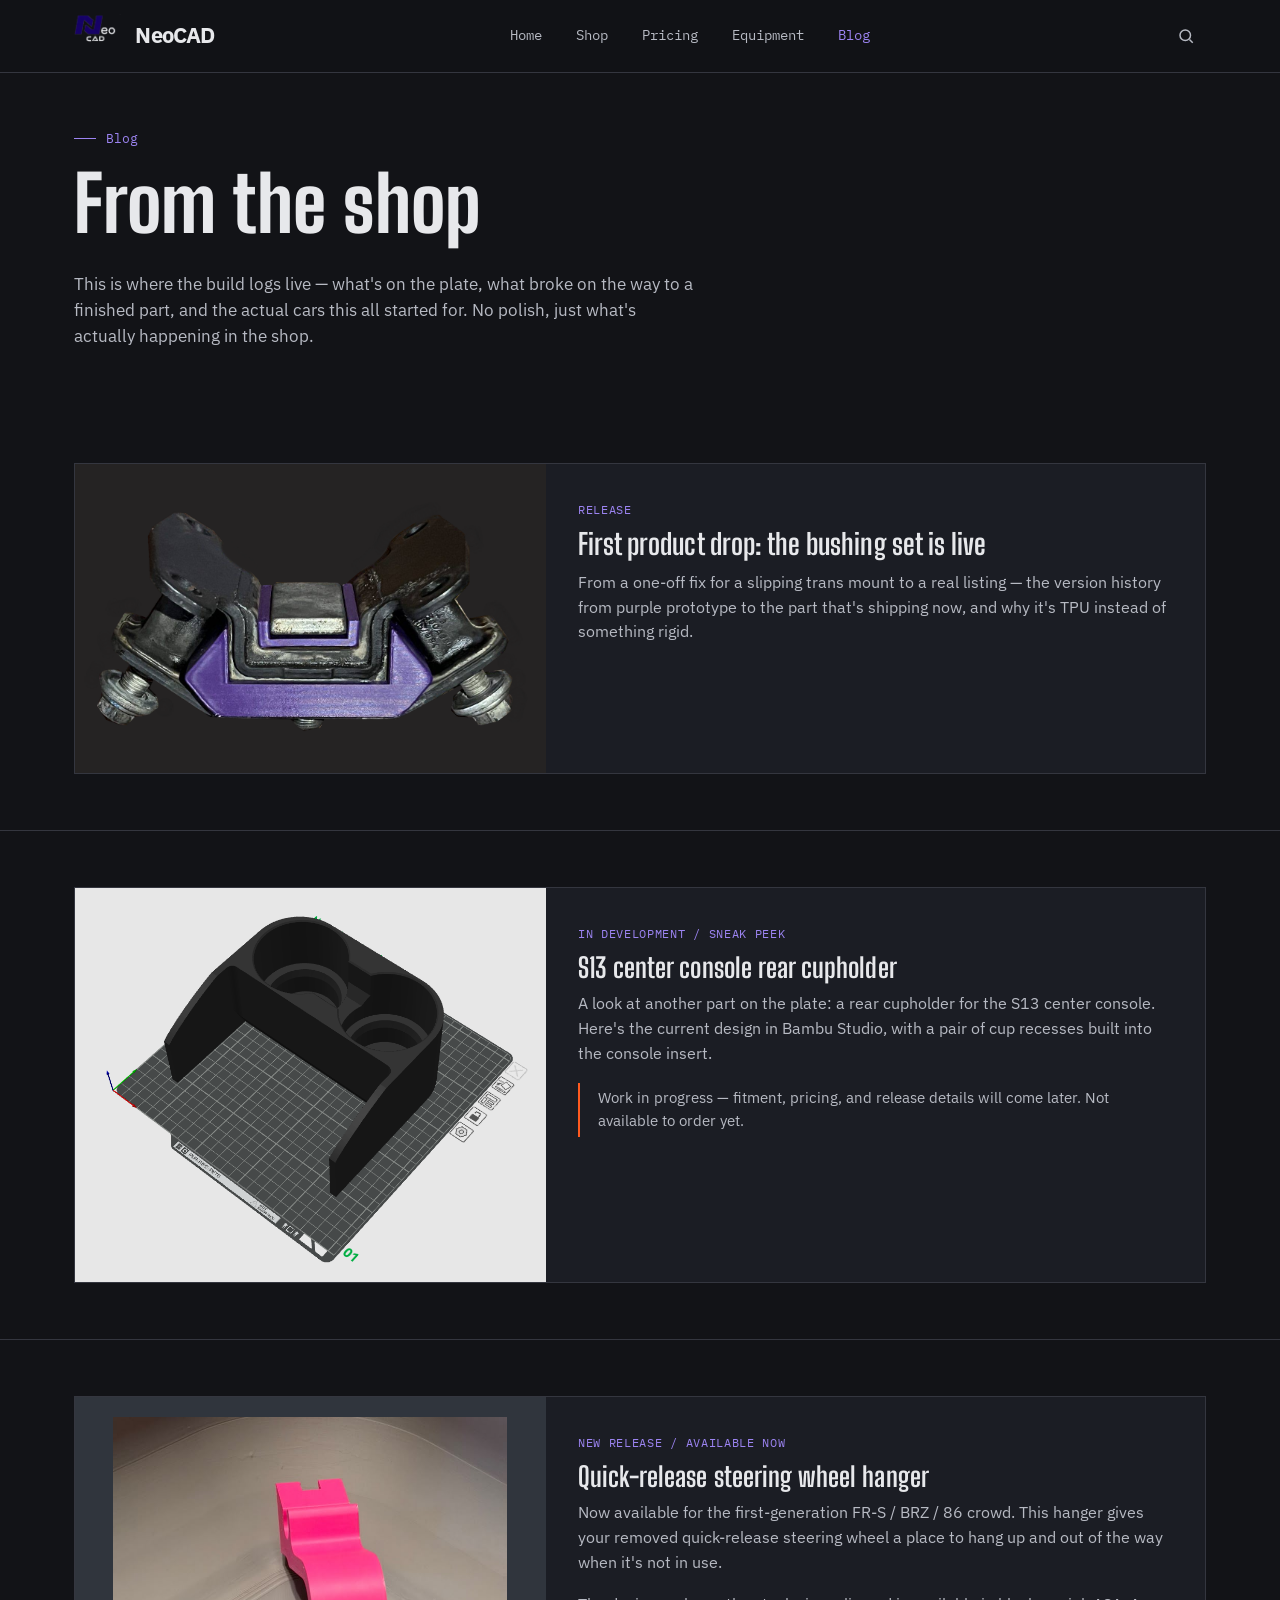
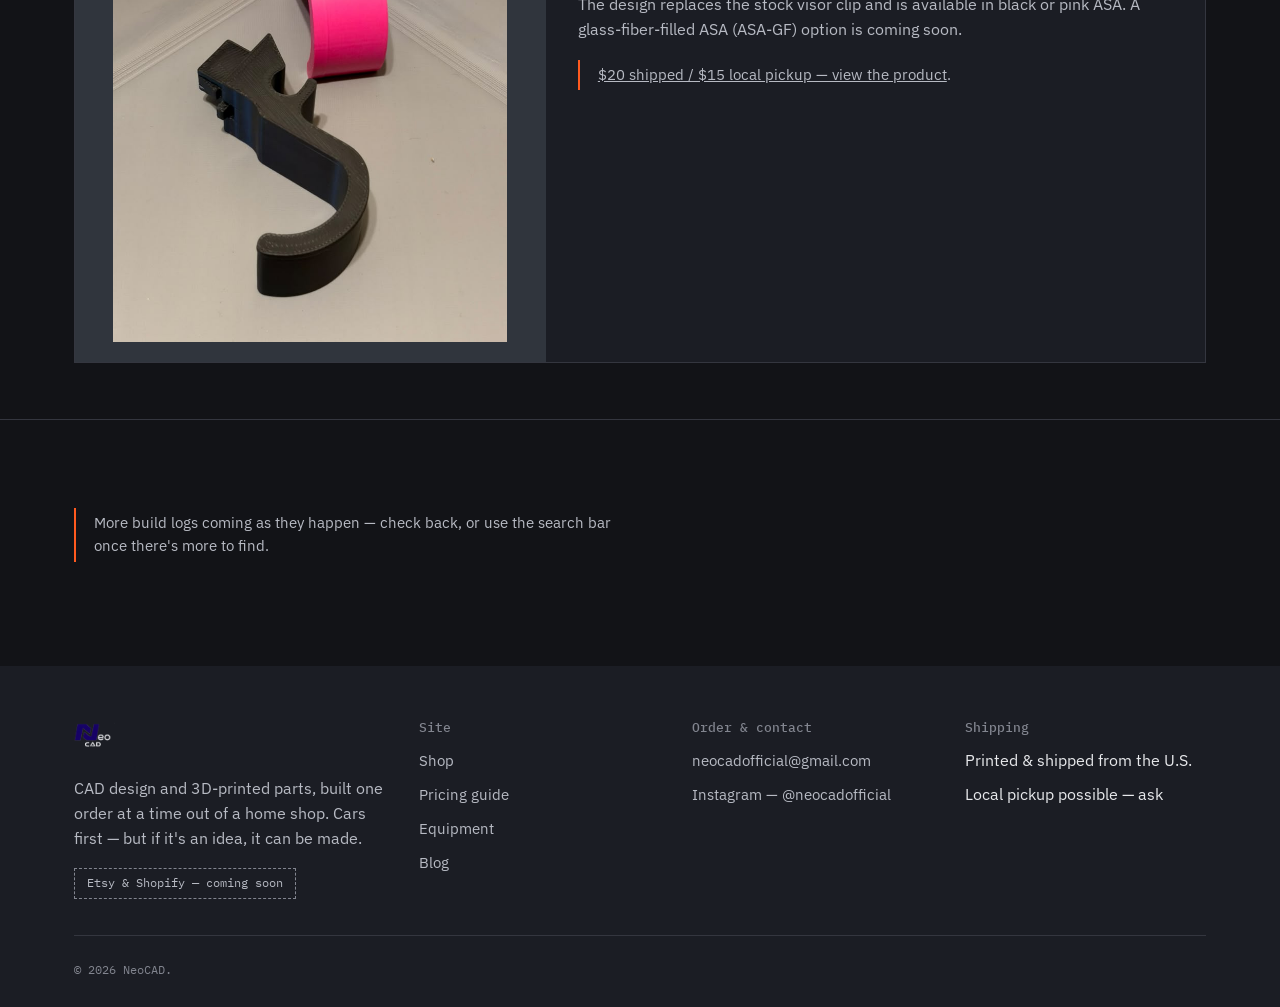
==== blog.html @ b84a24d4 "Add files via upload" ====
<!DOCTYPE html>
<html lang="en">
<head>
<meta charset="UTF-8">
<meta name="viewport" content="width=device-width, initial-scale=1.0">
<title>Blog | NeoCAD</title>
<meta name="description" content="Build logs, finished parts, and car projects from the NeoCAD shop.">
<link rel="icon" type="image/png" href="assets/img/favicon.png">
<link rel="preconnect" href="https://fonts.googleapis.com">
<link rel="preconnect" href="https://fonts.gstatic.com" crossorigin>
<link href="https://fonts.googleapis.com/css2?family=Big+Shoulders+Display:wght@700;800;900&family=IBM+Plex+Mono:wght@400;500;600&family=IBM+Plex+Sans:wght@400;500;600;700&display=swap" rel="stylesheet">
<link rel="stylesheet" href="assets/css/style.css">
</head>
<body>
<a class="skip-link" href="#main">Skip to content</a>

<header class="site-nav">
  <div class="container">
    <a href="index.html" class="nav-logo"><img src="assets/img/logo-nav-dark.png" alt=""><strong class="nav-wordmark">NeoCAD</strong></a>
    <nav>
      <ul class="nav-links">
        <li><a href="index.html">Home</a></li>
        <li><a href="shop.html">Shop</a></li>
        <li><a href="pricing.html">Pricing</a></li>
        <li><a href="equipment.html">Equipment</a></li>
        <li><a href="blog.html" class="is-active">Blog</a></li>
      </ul>
    </nav>
    <div class="nav-right">
      <button class="icon-btn" data-search-open aria-label="Search the site">
        <svg width="18" height="18" viewBox="0 0 24 24" fill="none" stroke="currentColor" stroke-width="2"><circle cx="11" cy="11" r="7"/><line x1="21" y1="21" x2="16.65" y2="16.65"/></svg>
      </button>
      <button class="nav-burger" aria-label="Menu" aria-expanded="false">
        <svg width="18" height="18" viewBox="0 0 24 24" fill="none" stroke="currentColor" stroke-width="2"><line x1="3" y1="6" x2="21" y2="6"/><line x1="3" y1="12" x2="21" y2="12"/><line x1="3" y1="18" x2="21" y2="18"/></svg>
      </button>
    </div>
  </div>
</header>

<main id="main">
  <section class="page-head">
    <div class="container">
      <p class="eyebrow">Blog</p>
      <h1 style="max-width:16ch;">From the shop</h1>
      <!-- EDIT: this is a placeholder bio — swap in your own words, name optional -->
      <p class="lede" style="font-size:1.05rem;">This is where the build logs live — what's on the plate, what broke on the way to a finished part, and the actual cars this all started for. No polish, just what's actually happening in the shop.</p>
    </div>
  </section>

  <section class="section tight">
    <div class="container">
      <a href="blog/first-drop.html" class="card-link">
        <article class="panel blog-preview">
          <img src="assets/img/product-purple-proto.png" alt="Early purple prototype of the transmission mount bushing set" class="blog-preview-image" loading="lazy">
          <div style="padding:32px;">
            <span class="search-result-tag mono">Release</span>
            <h3 style="margin-top:10px;">First product drop: the bushing set is live</h3>
            <p>From a one-off fix for a slipping trans mount to a real listing — the version history from purple prototype to the part that's shipping now, and why it's TPU instead of something rigid.</p>
          </div>
        </article>
      </a>
    </div>
  </section>

  <section class="section tight" id="s13-cupholder">
    <div class="container">
      <article class="panel blog-preview">
        <img src="assets/img/s13_cupholder_slicer.png" alt="S13 center console rear cupholder design preview in Bambu Studio" class="blog-preview-image design-image" loading="lazy">
        <div style="padding:32px;">
          <span class="search-result-tag mono">In development / Sneak peek</span>
          <h2 style="font-size:1.7rem;margin-top:10px;">S13 center console rear cupholder</h2>
          <p>A look at another part on the plate: a rear cupholder for the S13 center console. Here's the current design in Bambu Studio, with a pair of cup recesses built into the console insert.</p>
          <p class="note">Work in progress — fitment, pricing, and release details will come later. Not available to order yet.</p>
        </div>
      </article>
    </div>
  </section>

  <section class="section tight" id="steering-wheel-hanger" style="scroll-margin-top:90px;">
    <div class="container">
      <article class="panel blog-preview">
        <div style="display:flex;align-items:center;justify-content:center;background:#30353d;padding:20px;"><img src="assets/img/visor-wheel-hanger.jpg" alt="Black and pink ASA visor quick-release steering wheel hangers" width="768" height="1024" loading="lazy" style="width:100%;height:auto;max-width:394px;object-fit:contain;margin:auto;"></div>
        <div style="padding:32px;">
          <span class="search-result-tag mono">New release / Available now</span>
          <h2 style="font-size:1.7rem;margin-top:10px;">Quick-release steering wheel hanger</h2>
          <p>Now available for the first-generation FR-S / BRZ / 86 crowd. This hanger gives your removed quick-release steering wheel a place to hang up and out of the way when it's not in use.</p>
          <p>The design replaces the stock visor clip and is available in black or pink ASA. A glass-fiber-filled ASA (ASA-GF) option is coming soon.</p>
          <p class="note"><a href="visor-wheel-hanger.html">$20 shipped / $15 local pickup — view the product</a>.</p>
        </div>
      </article>
    </div>
  </section>

  <section class="section" style="border-bottom:none;">
    <div class="container">
      <p class="note">More build logs coming as they happen — check back, or use the search bar once there's more to find.</p>
    </div>
  </section>
</main>

<footer class="site-footer">
  <div class="container">
    <div class="footer-top">
      <div>
        <img src="assets/img/logo-nav-dark.png" alt="NeoCAD" class="footer-logo">
        <p>CAD design and 3D-printed parts, built one order at a time out of a home shop. Cars first — but if it's an idea, it can be made.</p>
        <span class="badge-soon">Etsy &amp; Shopify — coming soon</span>
      </div>
      <div>
        <h4>Site</h4>
        <ul>
          <li><a href="shop.html">Shop</a></li>
          <li><a href="pricing.html">Pricing guide</a></li>
          <li><a href="equipment.html">Equipment</a></li>
          <li><a href="blog.html">Blog</a></li>
        </ul>
      </div>
      <div>
        <h4>Order &amp; contact</h4>
        <ul>
          <li><a href="mailto:neocadofficial@gmail.com">neocadofficial@gmail.com</a></li>
          <li><a href="https://www.instagram.com/neocadofficial/">Instagram — @neocadofficial</a></li>
        </ul>
      </div>
      <div>
        <h4>Shipping</h4>
        <ul>
          <li>Printed &amp; shipped from the U.S.</li>
          <li>Local pickup possible — ask</li>
        </ul>
      </div>
    </div>
    <div class="footer-bottom">
      <span>&copy; 2026 NeoCAD.</span>
    </div>
  </div>
</footer>

<div class="search-overlay" id="search-overlay">
  <div class="search-panel">
    <div class="search-input-row">
      <svg width="20" height="20" viewBox="0 0 24 24" fill="none" stroke="currentColor" stroke-width="2"><circle cx="11" cy="11" r="7"/><line x1="21" y1="21" x2="16.65" y2="16.65"/></svg>
      <input id="search-input" type="text" placeholder="Search products, pricing, equipment..." autocomplete="off">
      <button class="search-close">Esc</button>
    </div>
    <div class="search-results" id="search-results"></div>
  </div>
</div>

<script src="assets/js/main.js"></script>
</body>
</html>
---- assets/css/style.css ----
/* ============================================================
   NeoCAD — shared styles
   Design tokens: asphalt/steel neutrals, logo indigo, product
   violet, garage-orange accent. Big Shoulders Display for
   headlines (stamped-plate feel), IBM Plex Sans for body,
   IBM Plex Mono for specs/numbers/prices (this is a CAD shop —
   the mono face is doing real work, not decoration).
   ============================================================ */

:root{
  --asphalt:      #121317;
  --asphalt-2:    #1B1D24;
  --asphalt-3:    #24262F;
  --hairline:     #34363F;

  --paper:        #EEF0F2;
  --paper-2:      #E3E5E9;
  --ink:          #121317;
  --ink-soft:     #4A4D57;

  --indigo:       #241E6E;
  --indigo-light: #453BB0;
  --violet:       #7C5CE6;
  --violet-light: #9C84F2;
  --orange:       #FF5A1F;

  --steel-100:    #E7E8EB;
  --steel-300:    #B7BAC3;
  --steel-500:    #82858F;

  --radius-sm:    2px;
  --radius-md:    3px;

  --font-display: "Big Shoulders Display", sans-serif;
  --font-body:    "IBM Plex Sans", sans-serif;
  --font-mono:    "IBM Plex Mono", monospace;

  --container:    1180px;
}

*, *::before, *::after{ box-sizing: border-box; }
html{ scroll-behavior: smooth; }
html:focus-within{ scroll-behavior: smooth; }
@media (prefers-reduced-motion: reduce){
  html{ scroll-behavior: auto; }
  *, *::before, *::after{ animation-duration: 0.001ms !important; animation-iteration-count: 1 !important; transition-duration: 0.001ms !important; }
}

body{
  margin: 0;
  background: var(--asphalt);
  color: var(--steel-100);
  font-family: var(--font-body);
  font-size: 16px;
  line-height: 1.55;
  -webkit-font-smoothing: antialiased;
}

img{ max-width: 100%; display: block; }
a{ color: inherit; }

h1,h2,h3,h4{
  font-family: var(--font-display);
  font-weight: 700;
  line-height: 0.95;
  margin: 0 0 0.4em;
  letter-spacing: 0.002em;
}
h1{ font-size: clamp(2.8rem, 6vw, 5.4rem); font-weight: 800; }
h2{ font-size: clamp(2rem, 4vw, 3rem); }
h3{ font-size: clamp(1.35rem, 2.4vw, 1.8rem); }

p{ margin: 0 0 1.1em; color: var(--steel-300); max-width: 62ch; }
.on-light p{ color: var(--ink-soft); }

.mono{ font-family: var(--font-mono); }

:focus-visible{
  outline: 2px solid var(--violet-light);
  outline-offset: 3px;
}

.container{
  max-width: var(--container);
  margin: 0 auto;
  padding: 0 24px;
}

.section{
  padding: 88px 0;
  border-bottom: 1px solid var(--hairline);
}
.section.tight{ padding: 56px 0; }
.section.on-light{
  background: var(--paper);
  color: var(--ink);
  border-bottom-color: var(--paper-2);
}
.section.on-light .eyebrow{ color: var(--indigo); }

.eyebrow{
  font-family: var(--font-mono);
  font-size: 0.8rem;
  color: var(--violet-light);
  margin: 0 0 14px;
  display: flex;
  align-items: center;
  gap: 10px;
}
.eyebrow::before{
  content: "";
  width: 22px; height: 1px;
  background: currentColor;
  display: inline-block;
}

/* ---------- buttons ---------- */
.btn{
  display: inline-flex;
  align-items: center;
  gap: 10px;
  font-family: var(--font-mono);
  font-size: 0.92rem;
  padding: 13px 22px;
  border-radius: var(--radius-sm);
  border: 1px solid transparent;
  cursor: pointer;
  text-decoration: none;
  transition: background-color 160ms ease, border-color 160ms ease, color 160ms ease, transform 160ms ease;
}
.btn-primary{
  background: var(--violet);
  color: #fff;
}
.btn-primary:hover{ background: var(--violet-light); transform: translateY(-1px); }
.btn-outline{
  border-color: var(--hairline);
  color: var(--steel-100);
  background: transparent;
}
.btn-outline:hover{ border-color: var(--violet-light); color: var(--violet-light); }
.on-light .btn-outline{ border-color: var(--paper-2); color: var(--ink); }
.on-light .btn-outline:hover{ border-color: var(--indigo); color: var(--indigo); }
.btn-orange{ background: var(--orange); color: #fff; }
.btn-orange:hover{ background: #ff7440; }

/* ---------- nav ---------- */
.site-nav{
  position: sticky; top: 0; z-index: 60;
  background: rgba(18,19,23,0.92);
  backdrop-filter: blur(8px);
  border-bottom: 1px solid var(--hairline);
}
.site-nav .container{
  display: flex; align-items: center; justify-content: space-between;
  height: 72px;
}
.nav-logo{ display: flex; align-items: center; gap: 12px; text-decoration: none; }
.nav-logo img{ height: 46px; width: auto; }
.nav-links{
  display: flex; align-items: center; gap: 6px;
  list-style: none; margin: 0; padding: 0;
}
.nav-links a{
  display: block;
  font-family: var(--font-mono);
  font-size: 0.86rem;
  text-decoration: none;
  color: var(--steel-300);
  padding: 9px 14px;
  border-radius: var(--radius-sm);
  transition: color 150ms ease, background 150ms ease;
}
.nav-links a:hover{ color: #fff; background: var(--asphalt-3); }
.nav-links a.is-active{ color: var(--violet-light); }
.nav-right{ display: flex; align-items: center; gap: 6px; }
.icon-btn{
  width: 40px; height: 40px;
  display: inline-flex; align-items: center; justify-content: center;
  background: transparent; border: 1px solid transparent; border-radius: var(--radius-sm);
  color: var(--steel-300); cursor: pointer;
}
.icon-btn:hover{ color: #fff; border-color: var(--hairline); }
.nav-burger{ display: none; }

@media (max-width: 860px){
  .nav-links{
    position: fixed; top: 72px; left: 0; right: 0; bottom: 0;
    background: var(--asphalt);
    flex-direction: column; align-items: stretch;
    padding: 18px; gap: 2px;
    transform: translateX(-100%);
    transition: transform 220ms ease;
  }
  .nav-links.is-open{ transform: translateX(0); }
  .nav-links a{ padding: 14px 10px; font-size: 1rem; border-bottom: 1px solid var(--hairline); border-radius: 0; }
  .nav-burger{
    display: inline-flex; align-items: center; justify-content: center;
    width: 40px; height: 40px; background: transparent; border: 1px solid var(--hairline);
    color: var(--steel-100); border-radius: var(--radius-sm); cursor: pointer;
  }
}

/* ---------- search overlay ---------- */
.search-overlay{
  position: fixed; inset: 0; z-index: 100;
  background: rgba(10,10,13,0.88);
  backdrop-filter: blur(4px);
  display: none;
  padding: 12vh 20px 20px;
}
.search-overlay.is-open{ display: block; }
.search-panel{
  max-width: 640px; margin: 0 auto;
}
.search-input-row{
  display: flex; align-items: center; gap: 12px;
  border-bottom: 2px solid var(--violet);
  padding-bottom: 14px;
}
.search-input-row svg{ flex: none; color: var(--violet-light); }
#search-input{
  flex: 1; background: transparent; border: none; outline: none;
  font-family: var(--font-display); font-size: 1.7rem; color: #fff;
}
#search-input::placeholder{ color: var(--steel-500); }
.search-close{ background: none; border: none; color: var(--steel-300); cursor: pointer; font-family: var(--font-mono); font-size: 0.85rem; }
.search-results{ margin-top: 22px; display: flex; flex-direction: column; gap: 2px; max-height: 55vh; overflow-y: auto; }
.search-results a{
  display: block; text-decoration: none; padding: 14px 6px; border-bottom: 1px solid var(--hairline);
}
.search-results a:hover, .search-results a.is-selected{ background: var(--asphalt-2); }
.search-result-title{ font-weight: 600; color: #fff; margin-bottom: 3px; }
.search-result-tag{ font-family: var(--font-mono); font-size: 0.72rem; color: var(--violet-light); text-transform: uppercase; letter-spacing: 0.06em; }
.search-result-snippet{ font-size: 0.88rem; color: var(--steel-300); margin-top: 3px; }
.search-empty{ color: var(--steel-500); font-family: var(--font-mono); font-size: 0.9rem; padding: 20px 6px; }

/* ---------- hero ---------- */
.hero{
  padding: 64px 0 0;
  overflow: hidden;
}
.hero-grid{
  display: grid;
  grid-template-columns: 1.1fr 0.9fr;
  align-items: center;
  gap: 40px;
}
.hero-copy p.lede{ font-size: 1.15rem; color: var(--steel-300); max-width: 46ch; }
.hero-actions{ display: flex; gap: 14px; margin-top: 30px; flex-wrap: wrap; }
.hero-media{
  position: relative;
  clip-path: polygon(10% 0, 100% 0, 100% 100%, 0% 100%);
  aspect-ratio: 4 / 5;
  background: var(--asphalt-2);
}
.hero-media img{ width: 100%; height: 100%; object-fit: cover; }
.hero-tag{
  position: absolute; left: 0; bottom: 22px;
  background: var(--orange); color: #fff;
  font-family: var(--font-mono); font-size: 0.78rem;
  padding: 7px 16px 7px 14px;
}

@media (max-width: 900px){
  .hero-grid{ grid-template-columns: 1fr; }
  .hero-media{ clip-path: none; aspect-ratio: 16/10; order: -1; }
}

/* ---------- cards / grids ---------- */
.grid-3{ display: grid; grid-template-columns: repeat(3, 1fr); gap: 28px; }
.grid-2{ display: grid; grid-template-columns: repeat(2, 1fr); gap: 28px; }
@media (max-width: 860px){
  .grid-3{ grid-template-columns: 1fr; }
  .grid-2{ grid-template-columns: 1fr; }
}

.panel{
  border: 1px solid var(--hairline);
  padding: 28px;
  background: var(--asphalt-2);
}
.on-light .panel{ background: #fff; border-color: var(--paper-2); }

.feature-card .index{
  font-family: var(--font-mono); color: var(--violet-light); font-size: 0.85rem; margin-bottom: 14px; display: block;
}

.card-link{ text-decoration: none; display: block; color: inherit; }
.card-link .panel{ transition: border-color 160ms ease; }
.card-link:hover .panel{ border-color: var(--violet); }

/* ---------- rate-sheet style tables ---------- */
.rate-table{
  width: 100%; border-collapse: collapse;
  font-family: var(--font-mono); font-size: 0.92rem;
}
.rate-table caption{ text-align: left; font-family: var(--font-body); color: var(--steel-500); font-size: 0.85rem; margin-bottom: 10px; }
.rate-table th, .rate-table td{
  text-align: left; padding: 12px 14px; border-bottom: 1px solid var(--hairline);
}
.rate-table thead th{
  font-family: var(--font-body); font-weight: 600; color: var(--steel-500); font-size: 0.78rem;
  text-transform: none; border-bottom: 1px solid var(--steel-500);
}
.rate-table td.num, .rate-table th.num{ text-align: right; white-space: nowrap; }
.on-light .rate-table th, .on-light .rate-table td{ border-bottom-color: var(--paper-2); }
.on-light .rate-table thead th{ border-bottom-color: var(--ink-soft); color: var(--ink-soft); }

/* ---------- footer ---------- */
.site-footer{ background: var(--asphalt-2); padding: 56px 0 28px; }
.footer-top{
  display: grid; grid-template-columns: 1.3fr 1fr 1fr 1fr; gap: 32px;
  padding-bottom: 36px; border-bottom: 1px solid var(--hairline);
}
.footer-top h4{ font-family: var(--font-mono); font-size: 0.8rem; color: var(--steel-500); font-weight: 500; margin-bottom: 14px; }
.footer-top ul{ list-style: none; margin: 0; padding: 0; display: flex; flex-direction: column; gap: 9px; }
.footer-top a{ text-decoration: none; color: var(--steel-300); font-size: 0.92rem; }
.footer-top a:hover{ color: var(--violet-light); }
.footer-logo{ height: 40px; margin-bottom: 14px; }
.footer-bottom{
  display: flex; justify-content: space-between; align-items: center; flex-wrap: wrap; gap: 10px;
  padding-top: 24px; font-family: var(--font-mono); font-size: 0.78rem; color: var(--steel-500);
}
.badge-soon{
  display: inline-flex; align-items: center; gap: 8px;
  border: 1px dashed var(--steel-500); color: var(--steel-300);
  padding: 5px 12px; font-family: var(--font-mono); font-size: 0.75rem;
}
@media (max-width: 760px){ .footer-top{ grid-template-columns: 1fr 1fr; } }

/* ---------- misc ---------- */
.divider{ height: 1px; background: var(--hairline); border: none; margin: 0; }
.tag-row{ display: flex; gap: 8px; flex-wrap: wrap; }
.tag{
  font-family: var(--font-mono); font-size: 0.74rem; color: var(--violet-light);
  border: 1px solid var(--hairline); padding: 4px 10px;
}
.note{
  border-left: 2px solid var(--orange);
  padding: 4px 0 4px 18px; color: var(--steel-300); font-size: 0.92rem;
}
.on-light .note{ color: var(--ink-soft); }

.page-head{ padding: 56px 0 40px; }
.page-head .eyebrow{ margin-bottom: 18px; }

/* ---------- product gallery ---------- */
.product-gallery{ display: flex; flex-direction: column; gap: 12px; }
.gallery-main{
  aspect-ratio: 4/5; overflow: hidden; background: var(--asphalt-2);
  border: 1px solid var(--hairline);
}
.gallery-main img{ width: 100%; height: 100%; object-fit: contain; background: #252322; }
.gallery-main img[src*="product-installed"],
.gallery-thumb img[src*="product-installed"]{ object-position: center; }
.gallery-thumbs{ display: flex; gap: 10px; }
.gallery-thumb{
  flex: 1; aspect-ratio: 1/1; overflow: hidden; cursor: pointer;
  border: 1px solid var(--hairline); background: var(--asphalt-2);
  padding: 0; opacity: 0.65; transition: opacity 150ms ease, border-color 150ms ease;
}
.gallery-thumb img{ width: 100%; height: 100%; object-fit: contain; background: #252322; }
.gallery-thumb:hover{ opacity: 0.9; }
.gallery-thumb.is-active{ opacity: 1; border-color: var(--violet); }
.gallery-thumb-label{
  display: block; font-family: var(--font-mono); font-size: 0.62rem; text-align: center;
  color: var(--steel-500); margin-top: 4px;
}

/* ---------- spec plate ---------- */
.spec-plate{ margin: 0; border-top: 1px solid var(--hairline); }
.spec-plate div{
  display: flex; justify-content: space-between; gap: 20px;
  padding: 14px 0; border-bottom: 1px solid var(--hairline);
}
.spec-plate dt{ color: var(--steel-500); font-family: var(--font-mono); font-size: 0.85rem; }
.spec-plate dd{ margin: 0; text-align: right; font-family: var(--font-mono); font-size: 0.9rem; color: var(--steel-100); max-width: 60%; }
.spec-plate dd.price{ color: var(--violet-light); font-size: 1.1rem; }
.on-light .spec-plate{ border-top-color: var(--paper-2); }
.on-light .spec-plate div{ border-bottom-color: var(--paper-2); }
.on-light .spec-plate dt{ color: var(--ink-soft); }
.on-light .spec-plate dd{ color: var(--ink); }
.on-light .spec-plate dd.price{ color: var(--indigo); }

/* ---------- estimator widget ---------- */
.estimator{ display: grid; grid-template-columns: 1fr 1fr; gap: 32px; }
.estimator-field{ margin-bottom: 18px; }
.estimator-field label{ display: block; font-family: var(--font-mono); font-size: 0.78rem; color: var(--steel-500); margin-bottom: 6px; }
.estimator-field select, .estimator-field input{
  width: 100%; background: var(--asphalt); border: 1px solid var(--hairline); color: #fff;
  padding: 11px 12px; font-family: var(--font-mono); font-size: 0.92rem; border-radius: var(--radius-sm);
}
.estimator-field select:focus, .estimator-field input:focus{ border-color: var(--violet); outline: none; }
.estimator-out{ font-family: var(--font-mono); font-size: 0.92rem; }
.estimator-out .line{ display: flex; justify-content: space-between; padding: 9px 0; border-bottom: 1px solid var(--hairline); color: var(--steel-300); }
.estimator-out .line.total{ color: #fff; font-size: 1.25rem; border-bottom: none; padding-top: 16px; }
@media (max-width: 780px){ .estimator{ grid-template-columns: 1fr; } }

/* ---------- blog post ---------- */
.post-meta{
  font-family: var(--font-mono); font-size: 0.82rem; color: var(--steel-500);
  display: flex; gap: 14px; align-items: center; margin-bottom: 18px;
}
.post-body{ max-width: 68ch; }
.post-body p{ font-size: 1.04rem; color: var(--steel-100); max-width: 68ch; }
.post-body h3{ margin-top: 2em; }
.post-body figure{ margin: 2.2em 0; }
.post-body figcaption{ font-family: var(--font-mono); font-size: 0.8rem; color: var(--steel-500); margin-top: 10px; }
.post-body img{ width: 100%; border: 1px solid var(--hairline); }

.skip-link{
  position: absolute; left: -999px; top: 0; background: var(--violet); color: #fff; padding: 10px 16px; z-index: 200;
}
.skip-link:focus{ left: 12px; top: 12px; }

/* Visible brand name beside the existing logo. */
.nav-logo { flex-shrink: 0; gap: 10px; }
.nav-wordmark { font-family: var(--font-sans); font-size: 1.35rem; font-weight: 800; letter-spacing: -0.04em; color: var(--steel-100); }
@media (max-width: 480px) {
  .nav-logo { gap: 8px; }
  .nav-logo img { height: 36px; max-width: 88px; object-fit: contain; }
  .nav-wordmark { font-size: 1.15rem; }
}

/* Process imagery and compact, distinct equipment icons. */
.hero-media .design-image { object-fit: contain; background: #2e333c; }
.design-image { width: 100%; height: auto; object-fit: contain; }
.equipment-heading { display: flex; align-items: center; gap: 18px; margin-bottom: 18px; }
.equipment-heading h3, .equipment-heading h2 { margin: 0; }
.equipment-icon { display: block; flex: 0 0 72px; width: 72px; height: 72px; padding: 5px; color: var(--violet-light); background: var(--asphalt-3); border-radius: 12px; }
.scanner-details { max-width: 760px; }
.blog-preview { display: grid; grid-template-columns: 1fr 1.4fr; gap: 0; padding: 0; overflow: hidden; }
.blog-preview-image { width: 100%; height: 100%; object-fit: cover; }
.blog-preview-image.design-image { object-fit: contain; background: #e7e7e7; }
#s13-cupholder { scroll-margin-top: 90px; }
@media (max-width: 760px) {
  .blog-preview { grid-template-columns: 1fr; }
  .blog-preview-image { height: auto; max-height: 400px; object-fit: contain; }
  .equipment-icon { flex-basis: 56px; width: 56px; height: 56px; }
  .equipment-heading { gap: 12px; }
}

/* Compact catalog cards open the full product page. */
.shop-grid { display: grid; grid-template-columns: repeat(auto-fit, minmax(240px, 300px)); gap: 24px; align-items: stretch; }
.shop-product-card { display: flex; flex-direction: column; color: inherit; text-decoration: none; border: 1px solid var(--hairline); border-radius: var(--radius-md); overflow: hidden; background: var(--asphalt-2); transition: border-color 150ms ease, transform 150ms ease; }
.shop-product-card:hover { border-color: var(--violet-light); transform: translateY(-3px); }
.shop-product-card:focus-visible { outline: 3px solid var(--violet-light); outline-offset: 4px; }
.shop-product-card > img { width: 100%; height: 180px; object-fit: contain; background: #252322; }
.shop-card-copy { display: flex; flex-direction: column; flex: 1; padding: 20px; align-items: flex-start; }
.shop-card-copy h2 { font-size: 1.3rem; margin: 14px 0 10px; }
.shop-card-price { font-weight: 600; }
.shop-card-price span { display: block; font-size: .85rem; color: var(--steel-300); font-weight: 400; }
.shop-card-action { margin-top: auto; padding-top: 8px; color: var(--violet-light); font-size: .9rem; font-weight: 600; }
@media (max-width: 400px) { .shop-grid { grid-template-columns: minmax(0, 1fr); } }

/* Keep original product photos fully visible inside every image frame. */
img[src*="product-"] { object-fit: contain; object-position: center; background: #252322; }
.gallery-main, .gallery-thumb { background: #252322; }
.gallery-thumbs > div { flex: 1; min-width: 0; }
.gallery-thumb { display: block; width: 100%; }
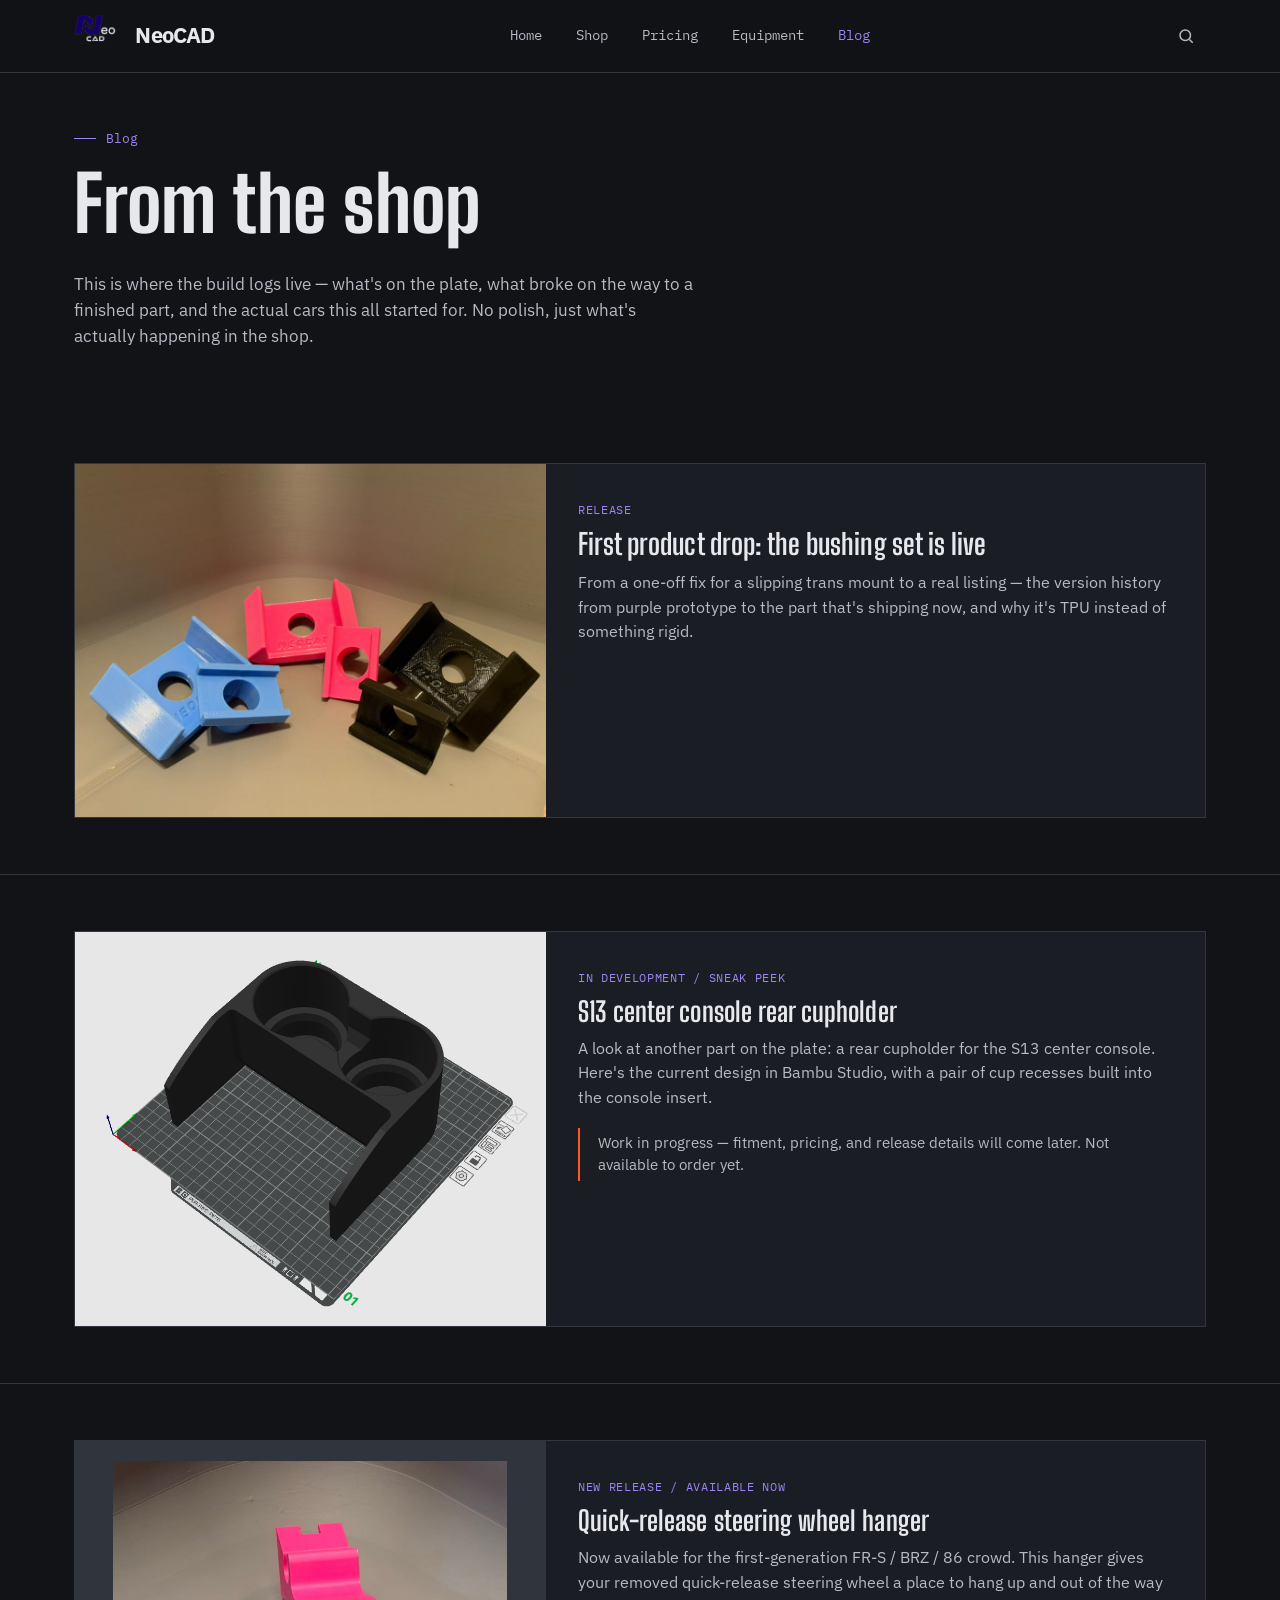
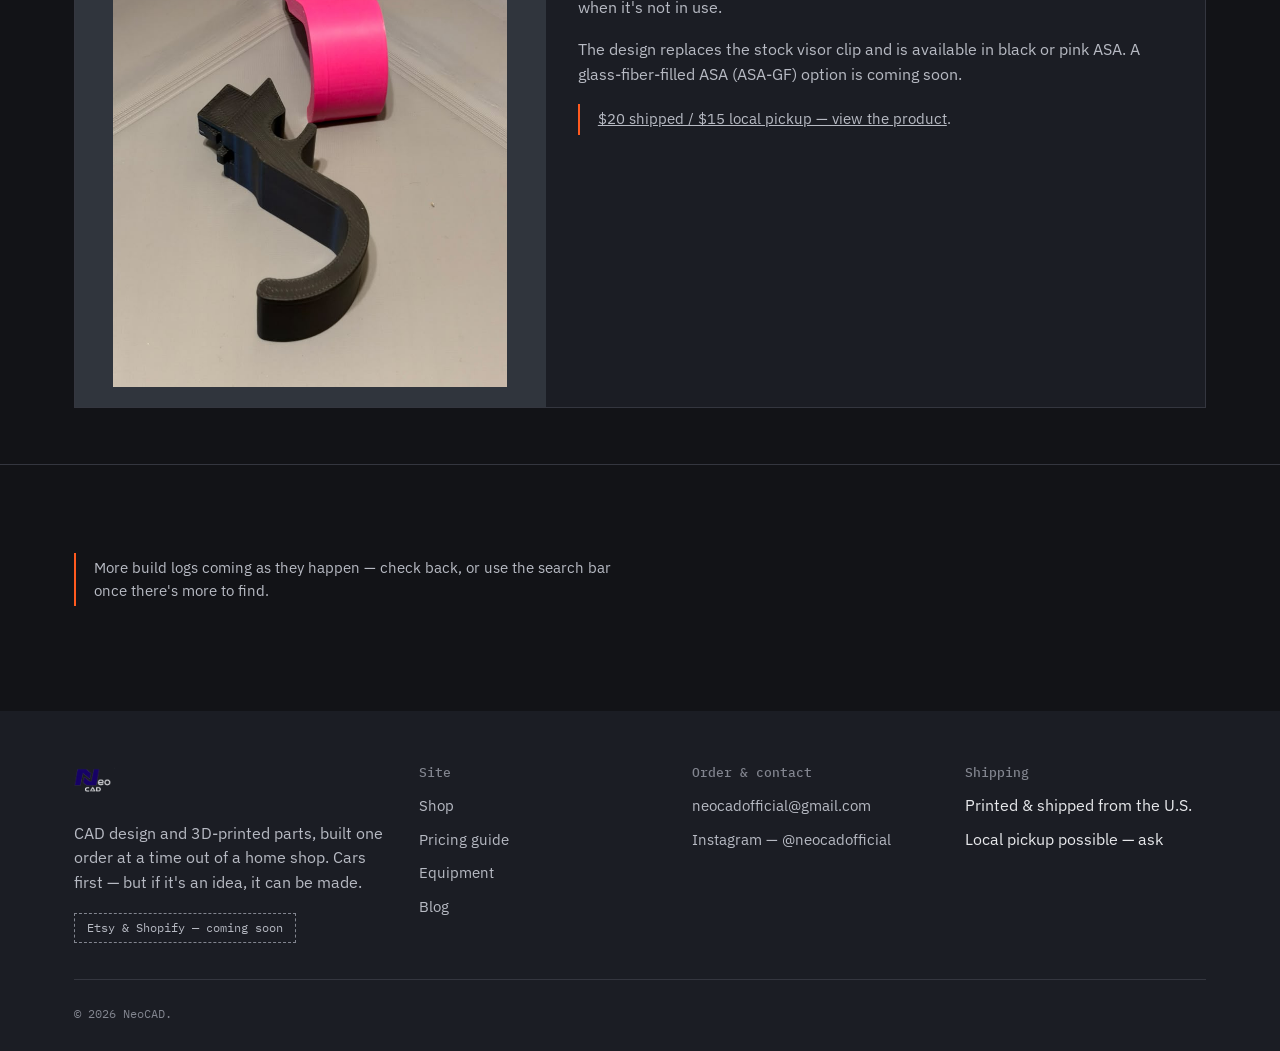
==== commit a32b7931: "Add files via upload" ====
--- a/blog.html
+++ b/blog.html
@@ -51,7 +51,7 @@
     <div class="container">
       <a href="blog/first-drop.html" class="card-link">
         <article class="panel blog-preview">
-          <img src="assets/img/product-purple-proto.png" alt="Early purple prototype of the transmission mount bushing set" class="blog-preview-image" loading="lazy">
+          <img src="assets/img/bushing-color-options.jpg" alt="Current black, pink, and blue transmission mount bushing options" class="blog-preview-image" loading="lazy">
           <div style="padding:32px;">
             <span class="search-result-tag mono">Release</span>
             <h3 style="margin-top:10px;">First product drop: the bushing set is live</h3>
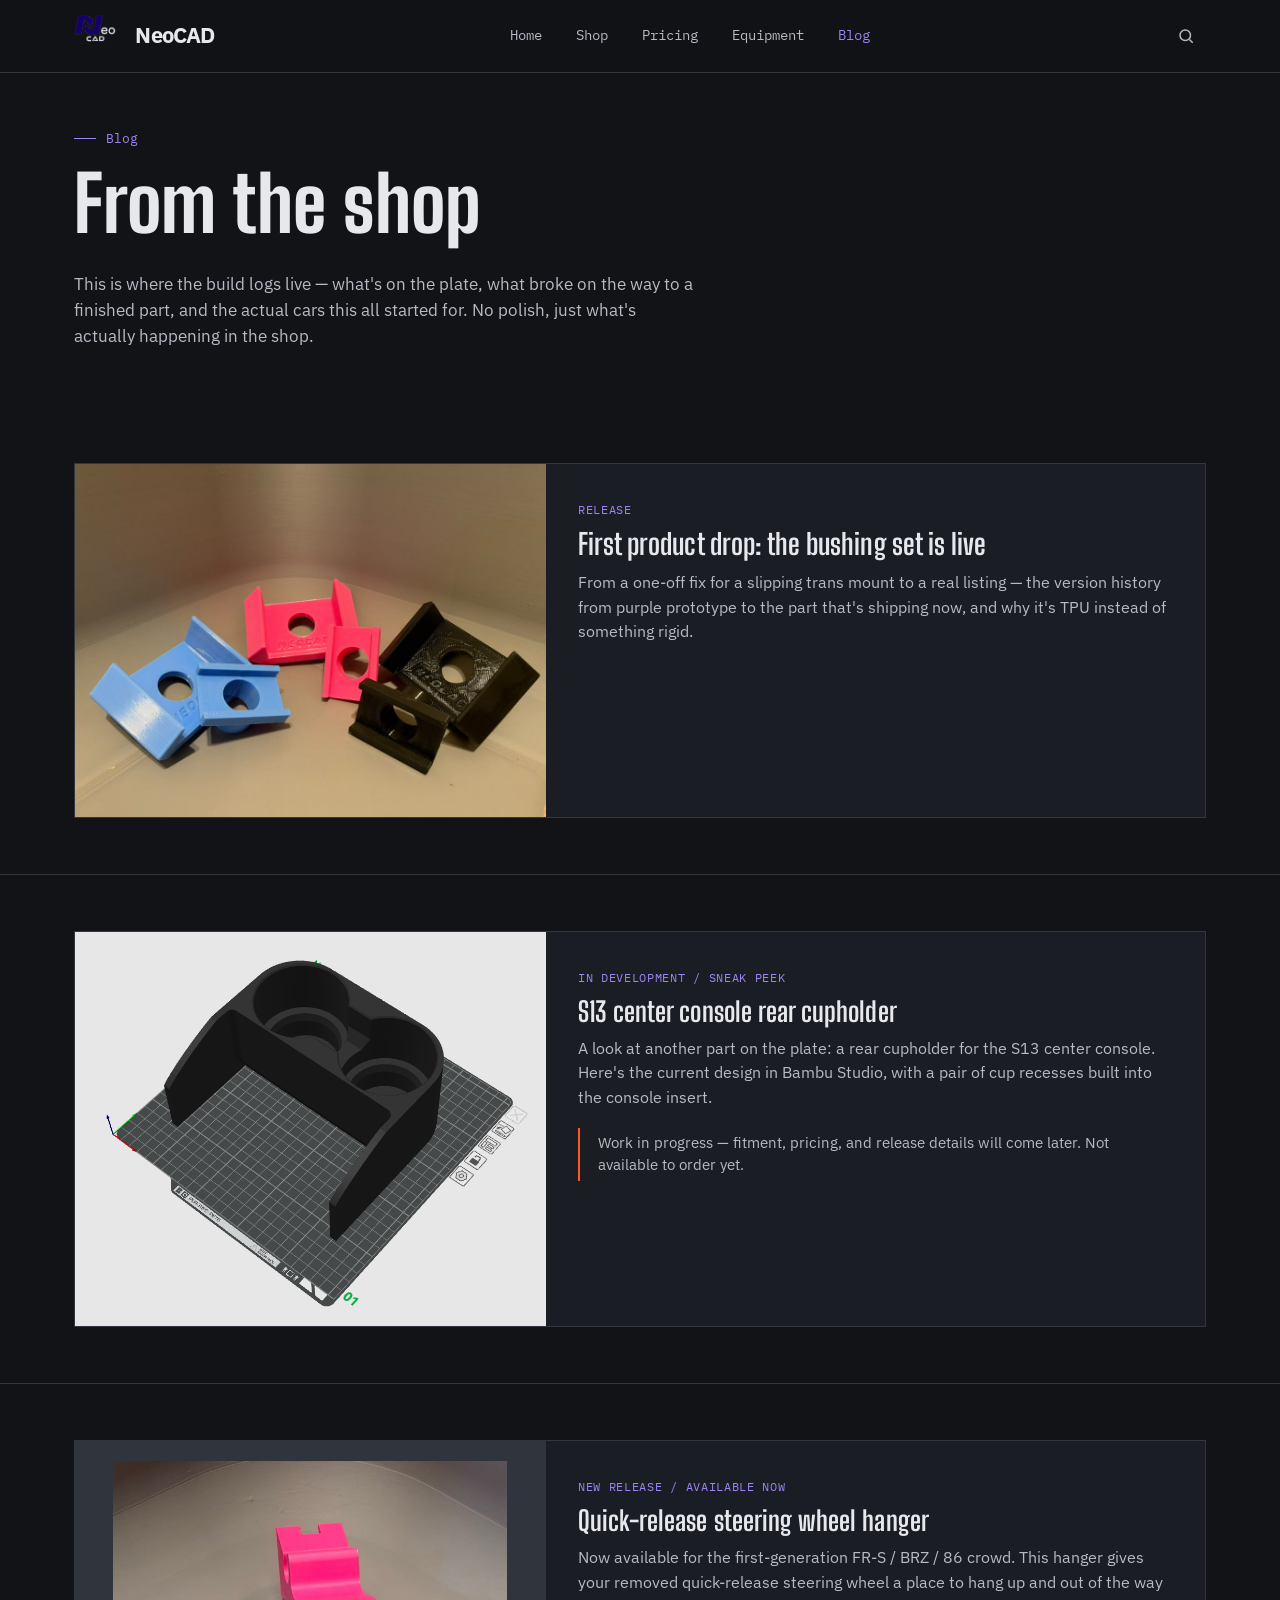
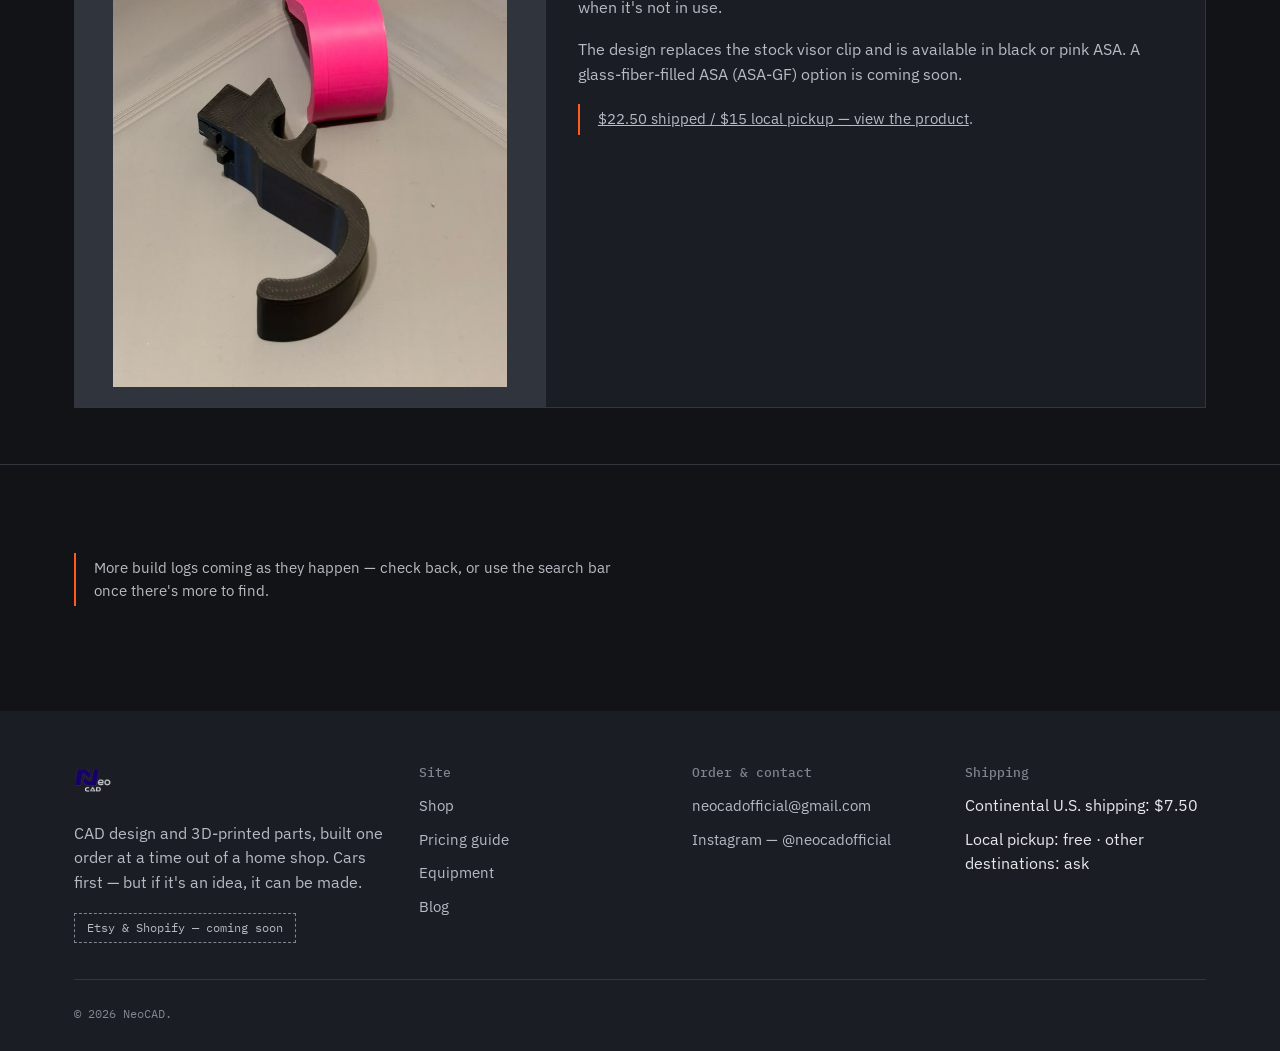
==== commit 98a7d586: "Add files via upload" ====
--- a/blog.html
+++ b/blog.html
@@ -10,6 +10,7 @@
 <link rel="preconnect" href="https://fonts.gstatic.com" crossorigin>
 <link href="https://fonts.googleapis.com/css2?family=Big+Shoulders+Display:wght@700;800;900&family=IBM+Plex+Mono:wght@400;500;600&family=IBM+Plex+Sans:wght@400;500;600;700&display=swap" rel="stylesheet">
 <link rel="stylesheet" href="assets/css/style.css">
+<link rel="stylesheet" href="assets/css/commerce.css?v=20260922">
 </head>
 <body>
 <a class="skip-link" href="#main">Skip to content</a>
@@ -85,7 +86,7 @@
           <h2 style="font-size:1.7rem;margin-top:10px;">Quick-release steering wheel hanger</h2>
           <p>Now available for the first-generation FR-S / BRZ / 86 crowd. This hanger gives your removed quick-release steering wheel a place to hang up and out of the way when it's not in use.</p>
           <p>The design replaces the stock visor clip and is available in black or pink ASA. A glass-fiber-filled ASA (ASA-GF) option is coming soon.</p>
-          <p class="note"><a href="visor-wheel-hanger.html">$20 shipped / $15 local pickup — view the product</a>.</p>
+          <p class="note"><a href="visor-wheel-hanger.html">$22.50 shipped / $15 local pickup — view the product</a>.</p>
         </div>
       </article>
     </div>
@@ -125,8 +126,8 @@
       <div>
         <h4>Shipping</h4>
         <ul>
-          <li>Printed &amp; shipped from the U.S.</li>
-          <li>Local pickup possible — ask</li>
+          <li>Continental U.S. shipping: $7.50</li>
+          <li>Local pickup: free · other destinations: ask</li>
         </ul>
       </div>
     </div>
--- a/assets/css/commerce.css
+++ b/assets/css/commerce.css
@@ -0,0 +1,43 @@
+/* Shared product typography and spacing. */
+.nc-product { color: var(--steel-100, #eeeef2); }
+.nc-product h1, .nc-product h2, .nc-product h3, .shop-card-copy h2, .shop-card-copy h3 { font-family: var(--font-sans, 'IBM Plex Sans', sans-serif); letter-spacing: -.025em; line-height: 1.2; color: var(--steel-100, #eeeef2); }
+.nc-product h1 { font-size: clamp(1.65rem, 3vw, 2.3rem); margin: 14px 0 10px; }
+.nc-product h2 { font-size: 1.5rem; margin: 0 0 24px; }
+.nc-product h3 { font-size: 1.1rem; margin: 0 0 16px; }
+.nc-product p { font-family: var(--font-sans, 'IBM Plex Sans', sans-serif); font-size: 1rem; line-height: 1.6; color: var(--steel-300, #b8bac6); }
+.nc-product-top { padding-top: 28px; padding-bottom: 40px; }
+.nc-back { display: inline-block; margin-bottom: 24px; color: var(--steel-300); text-decoration: none; font-size: .9rem; }
+.nc-product-grid { display: grid; grid-template-columns: minmax(0, 1.1fr) minmax(0, 1fr); gap: 48px; align-items: start; }
+.nc-summary { grid-column: 2; grid-row: 1; }
+.nc-gallery { grid-column: 1; grid-row: 1; min-width: 0; }
+.nc-intro { margin: 0 0 20px; }
+.nc-product .nc-price { margin: 0; font-size: 2.6rem; font-weight: 700; line-height: 1.2; color: var(--violet-light, #ac9ae8); font-variant-numeric: tabular-nums; }
+.nc-product .nc-price-note { font-size: .9rem; margin: 6px 0 24px; }
+.nc-buy label { display: block; font-size: .9rem; font-weight: 600; margin: 16px 0 8px; }
+.nc-buy select { display: block; width: 100%; box-sizing: border-box; padding: 12px; color: var(--steel-100); background: var(--asphalt-2); border: 1px solid var(--hairline); font: inherit; border-radius: 3px; }
+.nc-buy .btn { margin-top: 24px; display: flex; justify-content: center; }
+.nc-product .nc-note, .nc-product .nc-caption { font-size: .85rem; margin: 12px 0 0; }
+.nc-photo { display: flex; align-items: center; justify-content: center; height: 440px; box-sizing: border-box; padding: 16px; background: #252322; border: 1px solid var(--hairline); }
+.nc-photo img { display: block; width: 100%; height: 100%; object-fit: contain !important; object-position: center !important; transform: none !important; }
+.nc-thumbs { display: grid; grid-template-columns: repeat(5, minmax(0, 1fr)); gap: 8px; margin-top: 10px; }
+.nc-thumbs button { height: 72px; padding: 5px; background: #252322; border: 1px solid var(--hairline); cursor: pointer; }
+.nc-thumbs img { width: 100%; height: 100%; object-fit: contain !important; }
+.nc-thumbs button[aria-pressed="true"] { border: 2px solid var(--violet-light); }
+.nc-thumbs button:focus-visible, .nc-buy select:focus-visible { outline: 2px solid var(--violet-light); outline-offset: 3px; }
+.nc-details, .nc-related { border-top: 1px solid var(--hairline); padding-top: 36px; padding-bottom: 36px; }
+.nc-details-grid { display: grid; grid-template-columns: 1fr 1fr; gap: 48px; }
+.nc-details p { margin: 0 0 16px; }
+.nc-details details { border-bottom: 1px solid var(--hairline); padding: 16px 0; }
+.nc-details summary { font-weight: 600; cursor: pointer; font-size: 1rem; }
+.nc-details details p:first-of-type { margin-top: 16px; }
+.shop-card-copy h2, .shop-card-copy h3 { font-size: 1.2rem; margin: 12px 0; }
+.shop-card-price { font-family: var(--font-sans, 'IBM Plex Sans', sans-serif); font-size: 1.4rem; color: var(--violet-light); font-weight: 700; line-height: 1.3; }
+.shop-card-price span { display: block; margin-top: 5px; font-size: .85rem; color: var(--steel-300); font-weight: 400; }
+.nc-related .shop-card-price { font-size: 1.4rem; color: var(--violet-light); }
+@media (max-width: 760px) {
+ .nc-product-grid, .nc-details-grid { display: flex; flex-direction: column; gap: 28px; }
+ .nc-summary, .nc-gallery { width: 100%; }
+ .nc-photo { height: 340px; }
+ .nc-thumbs button { height: 58px; }
+ .nc-product h1 { font-size: 1.75rem; }
+}
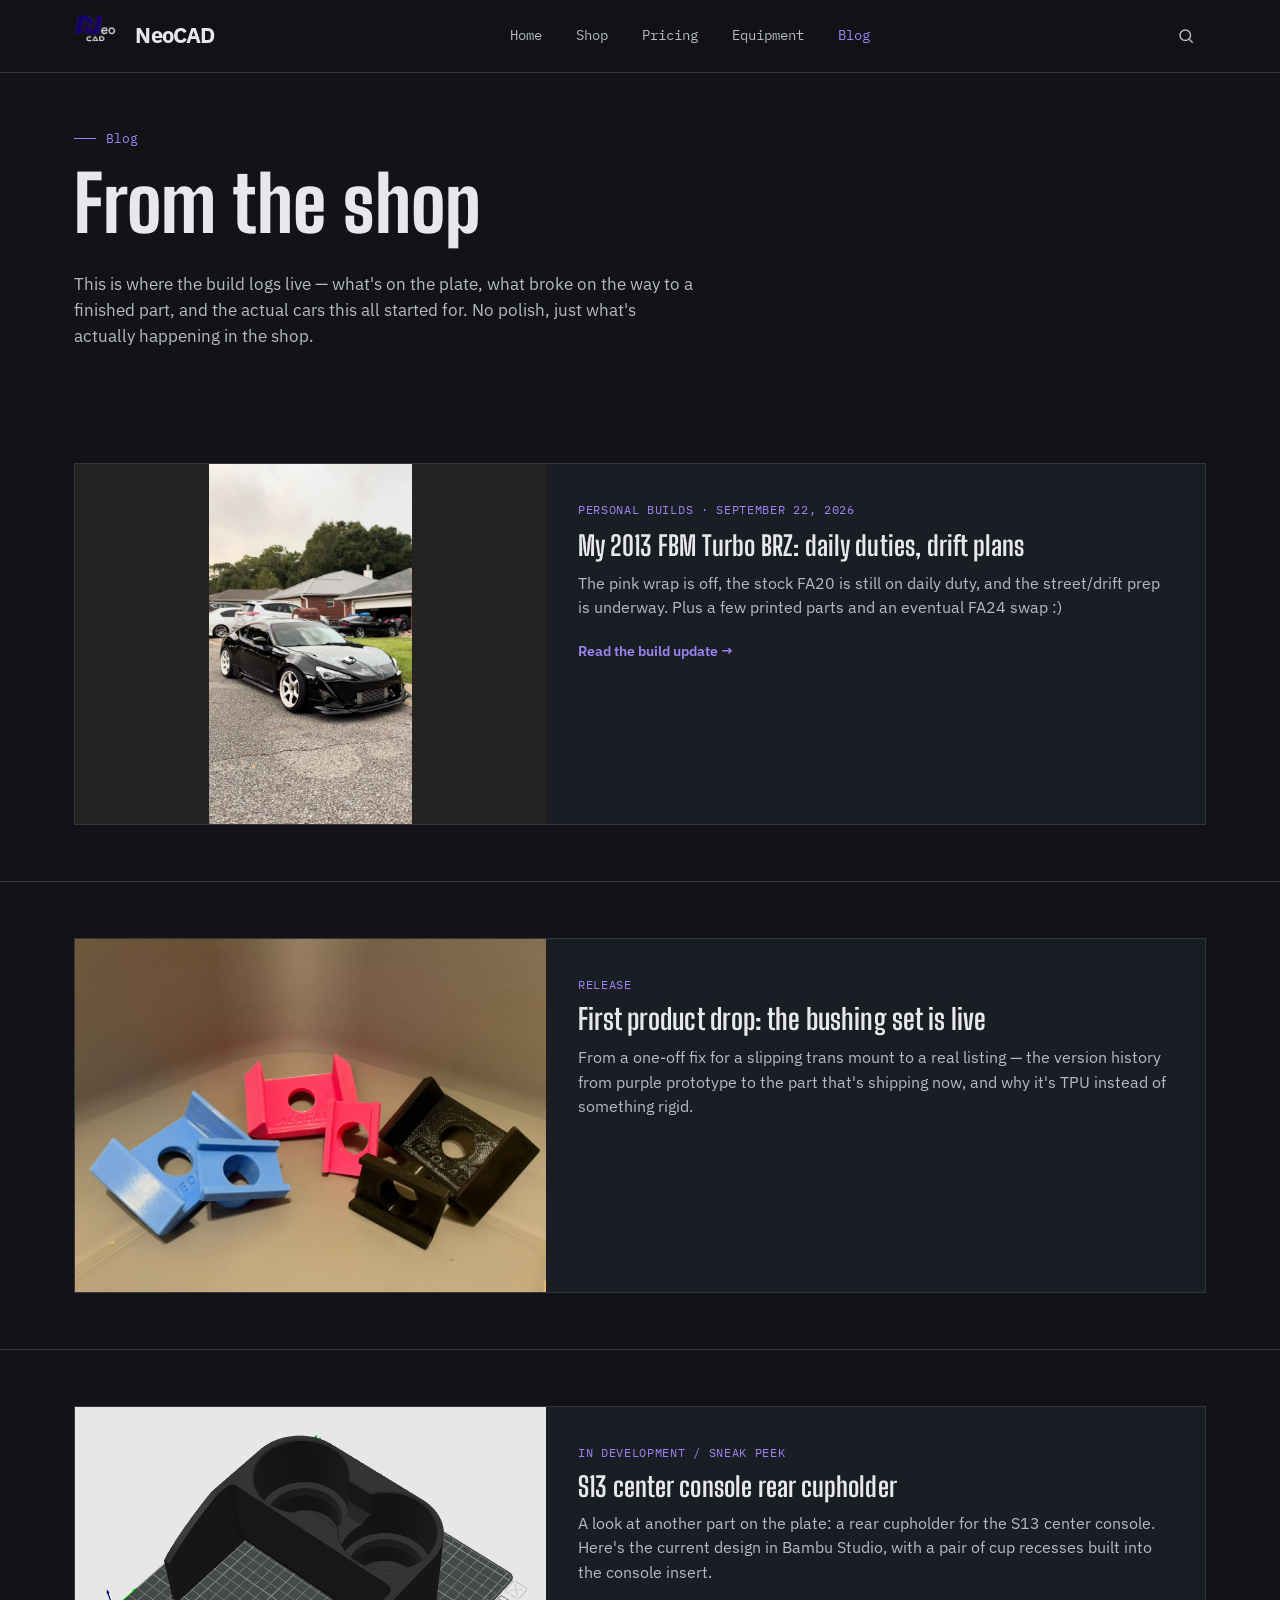
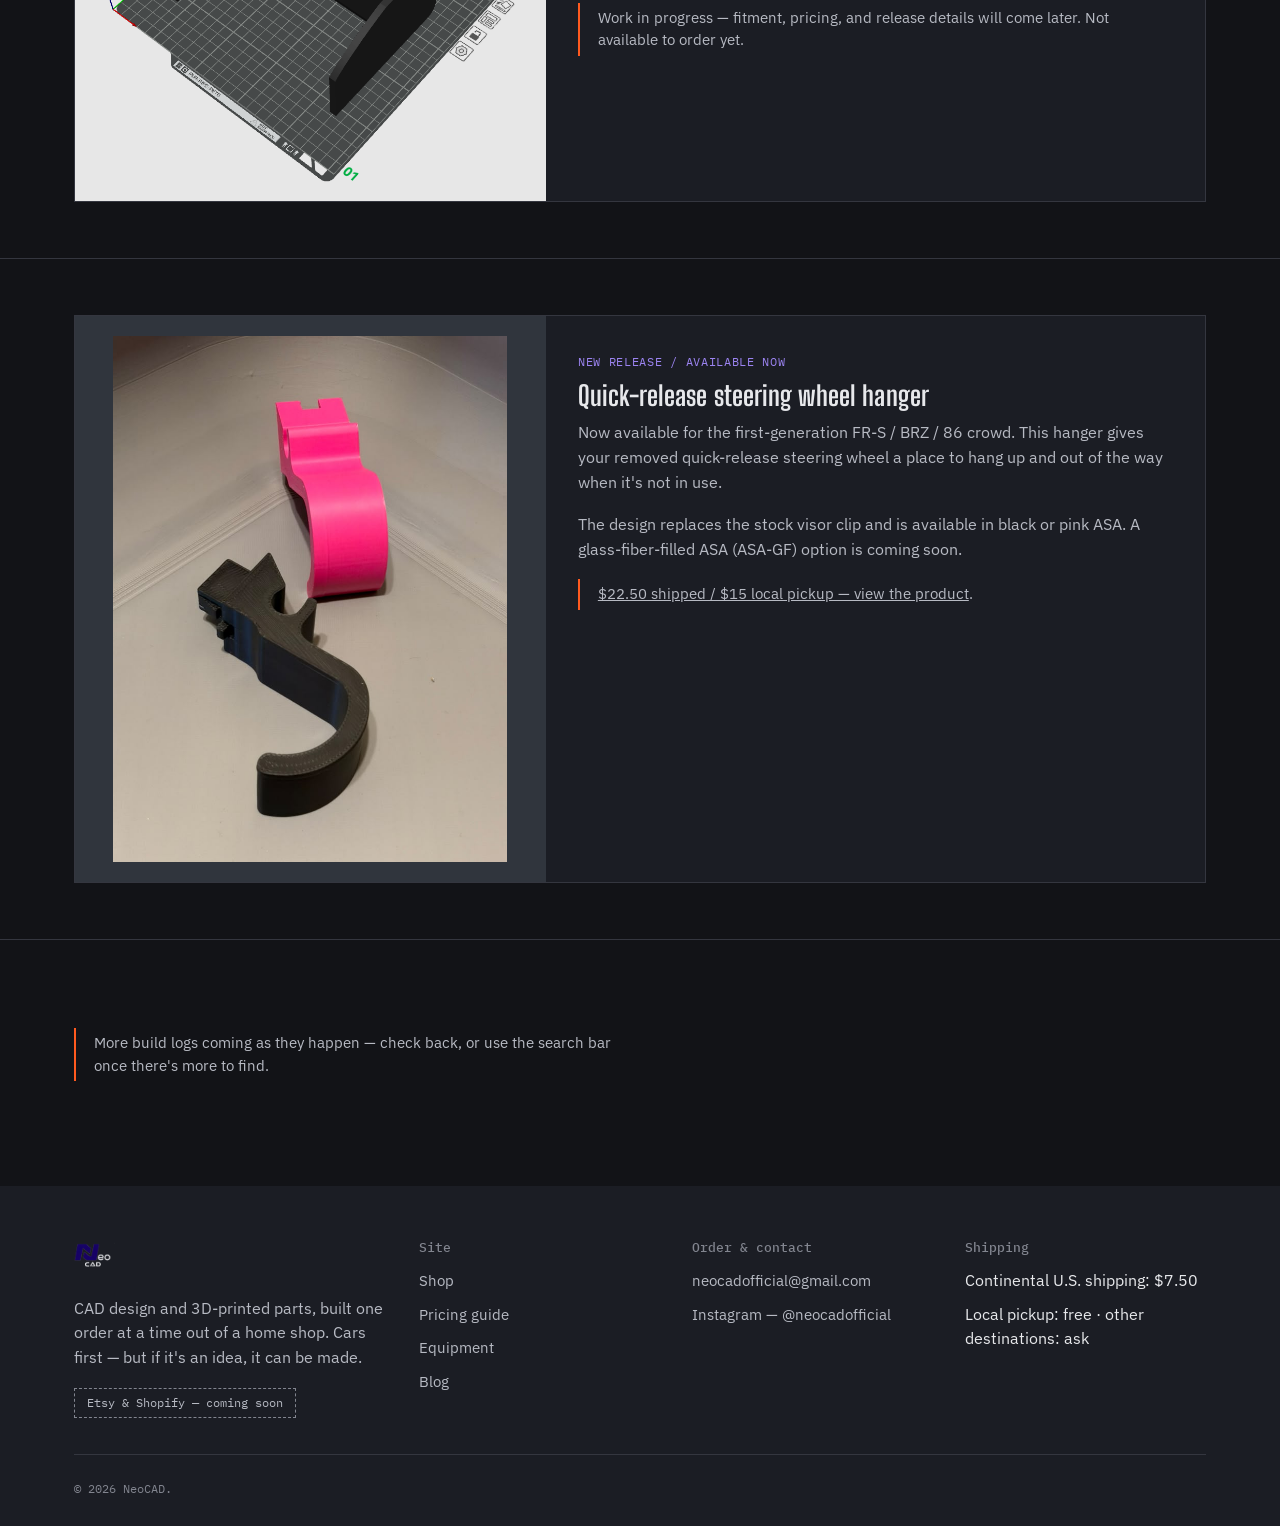
==== commit d40574f1: "Add files via upload" ====
--- a/blog.html
+++ b/blog.html
@@ -47,6 +47,11 @@
       <p class="lede" style="font-size:1.05rem;">This is where the build logs live — what's on the plate, what broke on the way to a finished part, and the actual cars this all started for. No polish, just what's actually happening in the shop.</p>
     </div>
   </section>
+
+  <section class="section tight"><div class="container"><a href="blog/fbm-turbo-brz.html" class="card-link"><article class="panel blog-preview">
+<img src="assets/img/brz-black-daily.jpg" alt="Black 2013 FBM Turbo BRZ daily driver" loading="lazy" style="width:100%;height:100%;max-height:360px;object-fit:contain;background:#252322;">
+<div style="padding:32px;"><span class="search-result-tag mono">Personal builds · September 22, 2026</span><h2 style="font-size:1.7rem;margin:12px 0;">My 2013 FBM Turbo BRZ: daily duties, drift plans</h2><p>The pink wrap is off, the stock FA20 is still on daily duty, and the street/drift prep is underway. Plus a few printed parts and an eventual FA24 swap :)</p><span class="shop-card-action">Read the build update &rarr;</span></div>
+</article></a></div></section>
 
   <section class="section tight">
     <div class="container">
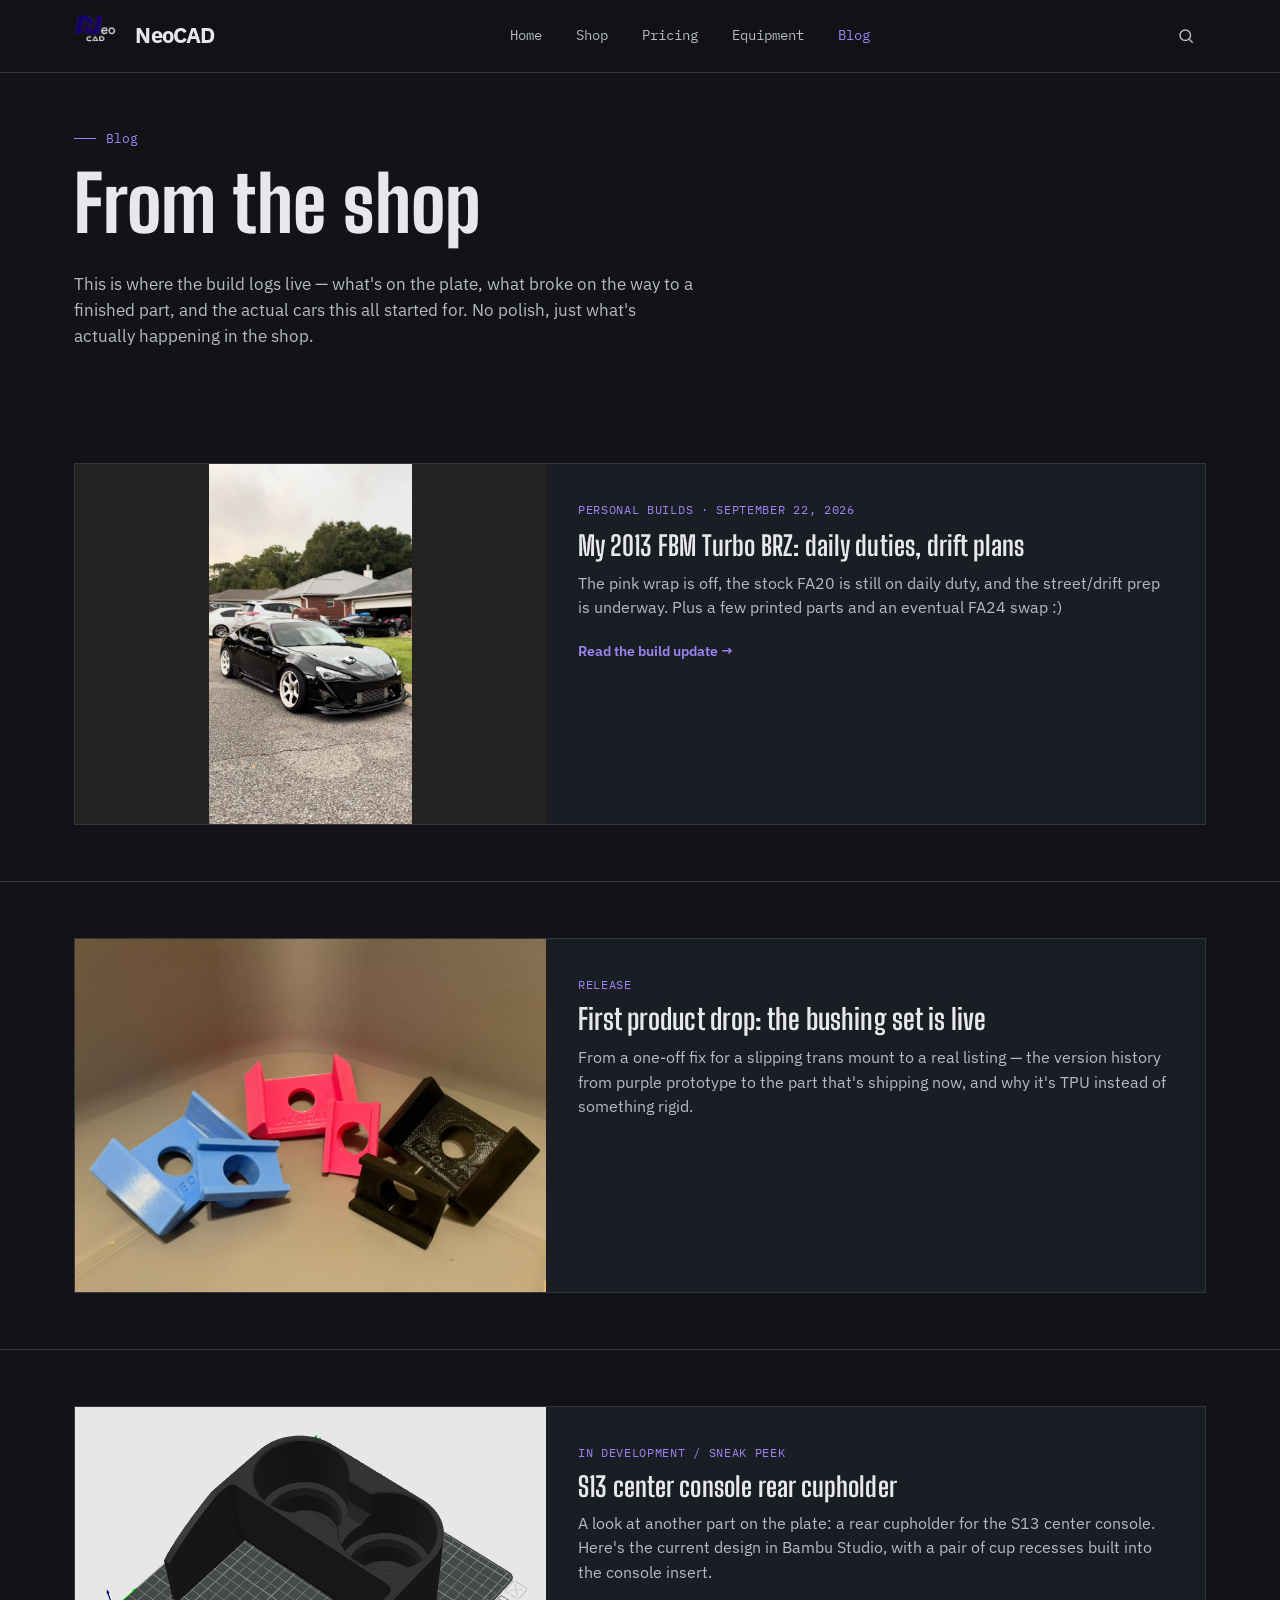
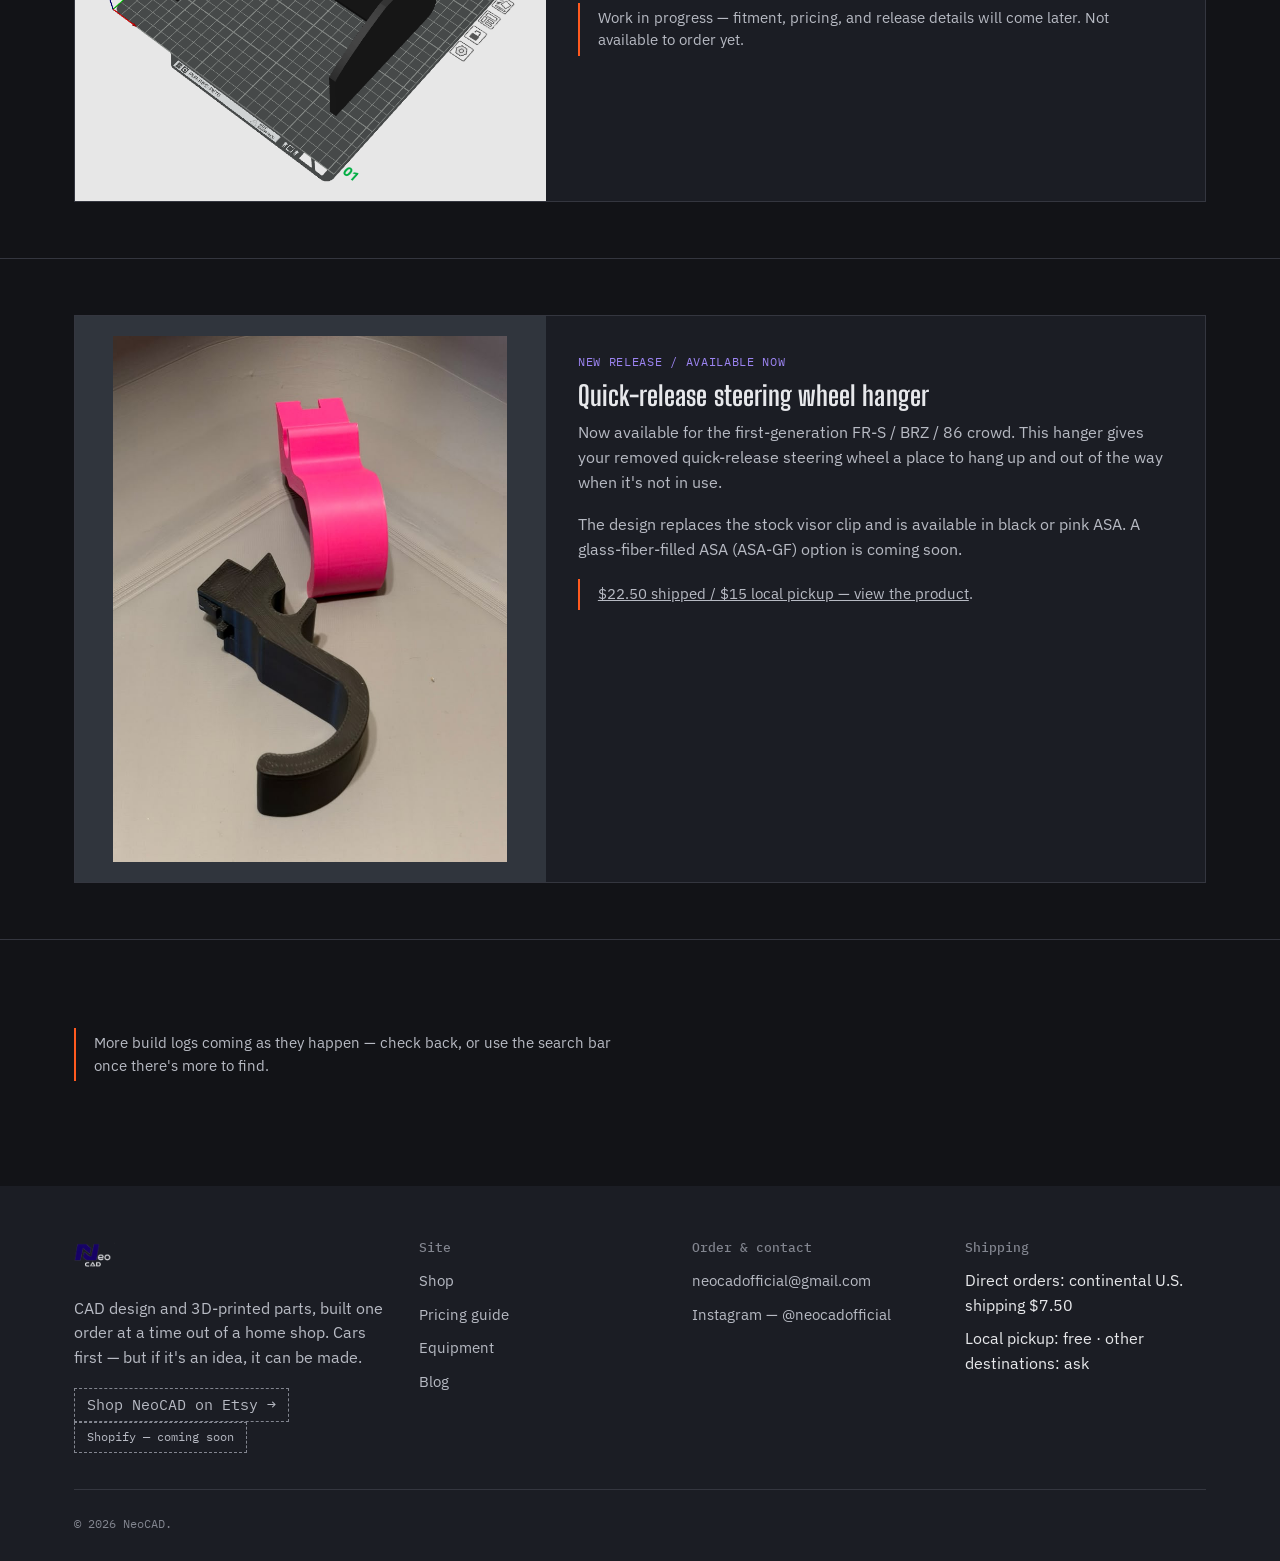
==== commit 8d5d1b2e: "Add files via upload" ====
--- a/blog.html
+++ b/blog.html
@@ -110,7 +110,8 @@
       <div>
         <img src="assets/img/logo-nav-dark.png" alt="NeoCAD" class="footer-logo">
         <p>CAD design and 3D-printed parts, built one order at a time out of a home shop. Cars first — but if it's an idea, it can be made.</p>
-        <span class="badge-soon">Etsy &amp; Shopify — coming soon</span>
+        <a class="badge-soon" href="https://www.etsy.com/shop/NeoCAD">Shop NeoCAD on Etsy &rarr;</a>
+        <span class="badge-soon">Shopify — coming soon</span>
       </div>
       <div>
         <h4>Site</h4>
@@ -131,7 +132,7 @@
       <div>
         <h4>Shipping</h4>
         <ul>
-          <li>Continental U.S. shipping: $7.50</li>
+          <li>Direct orders: continental U.S. shipping $7.50</li>
           <li>Local pickup: free · other destinations: ask</li>
         </ul>
       </div>
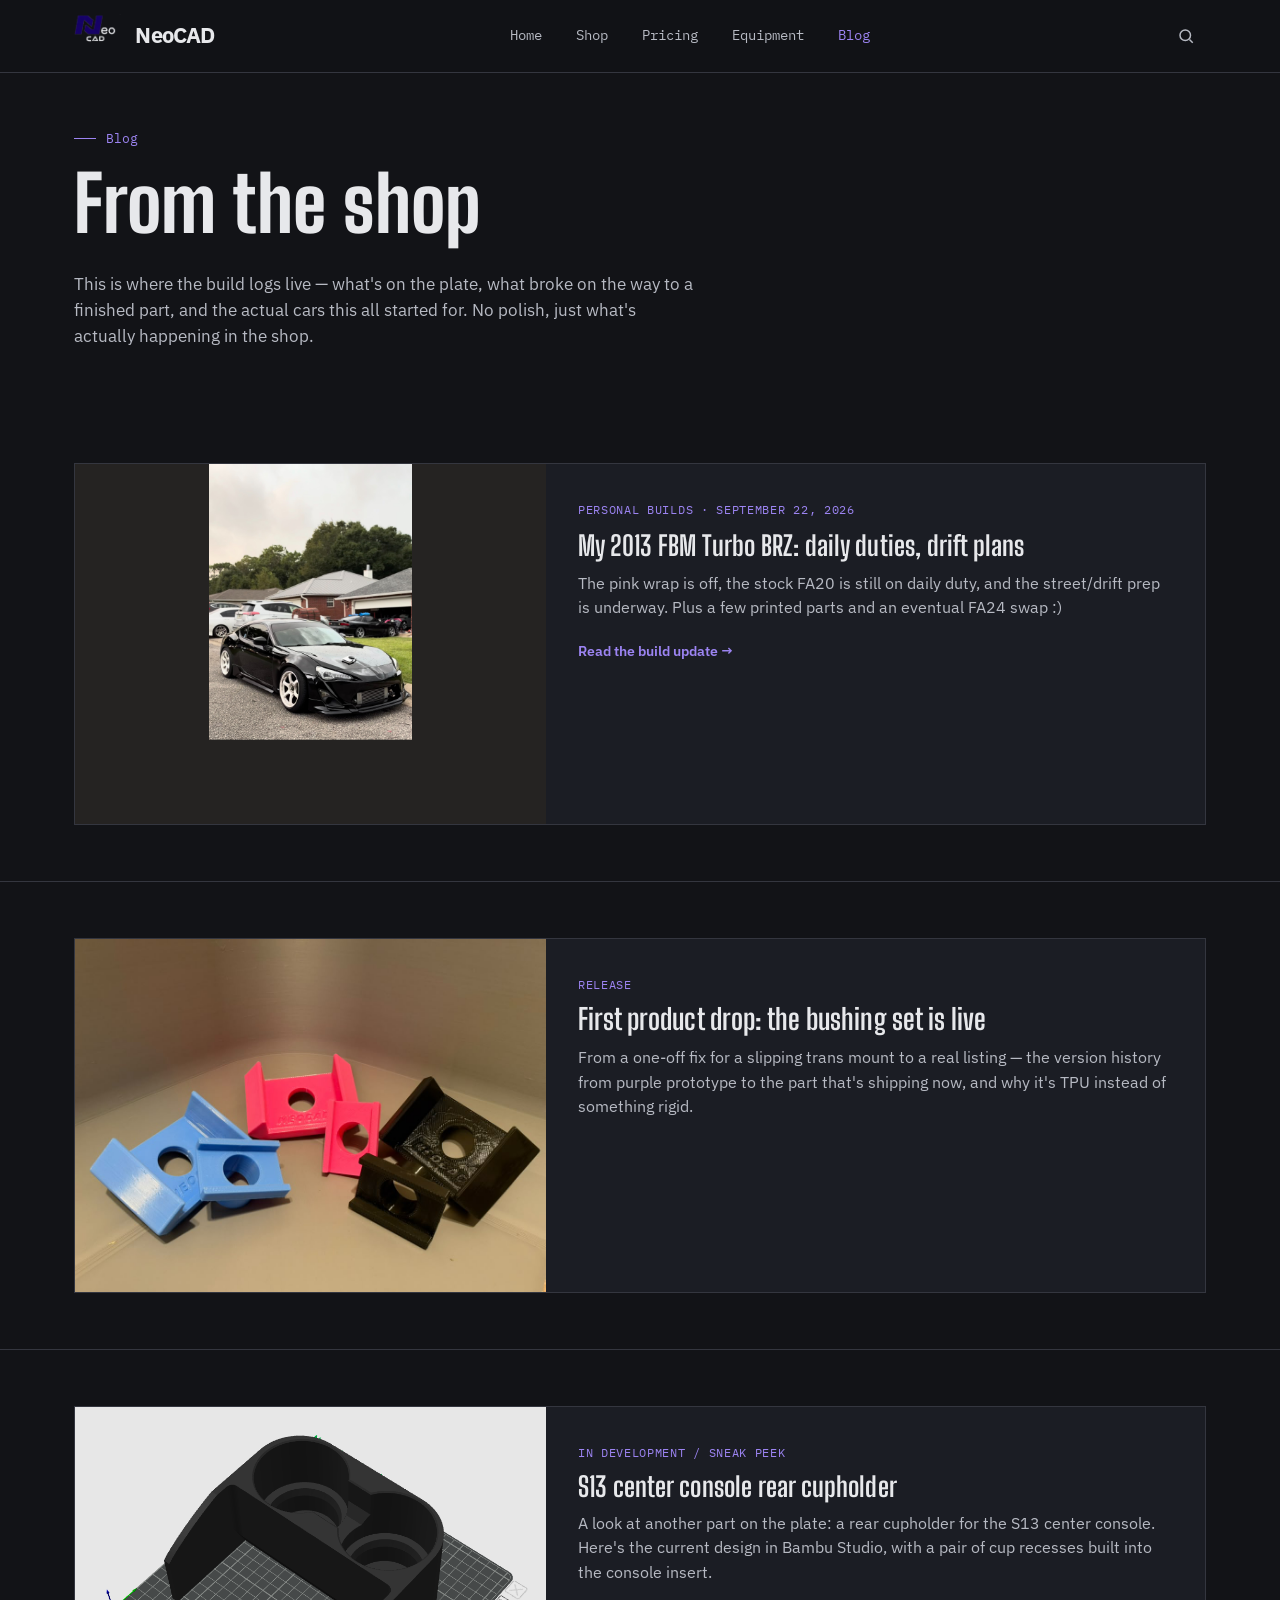
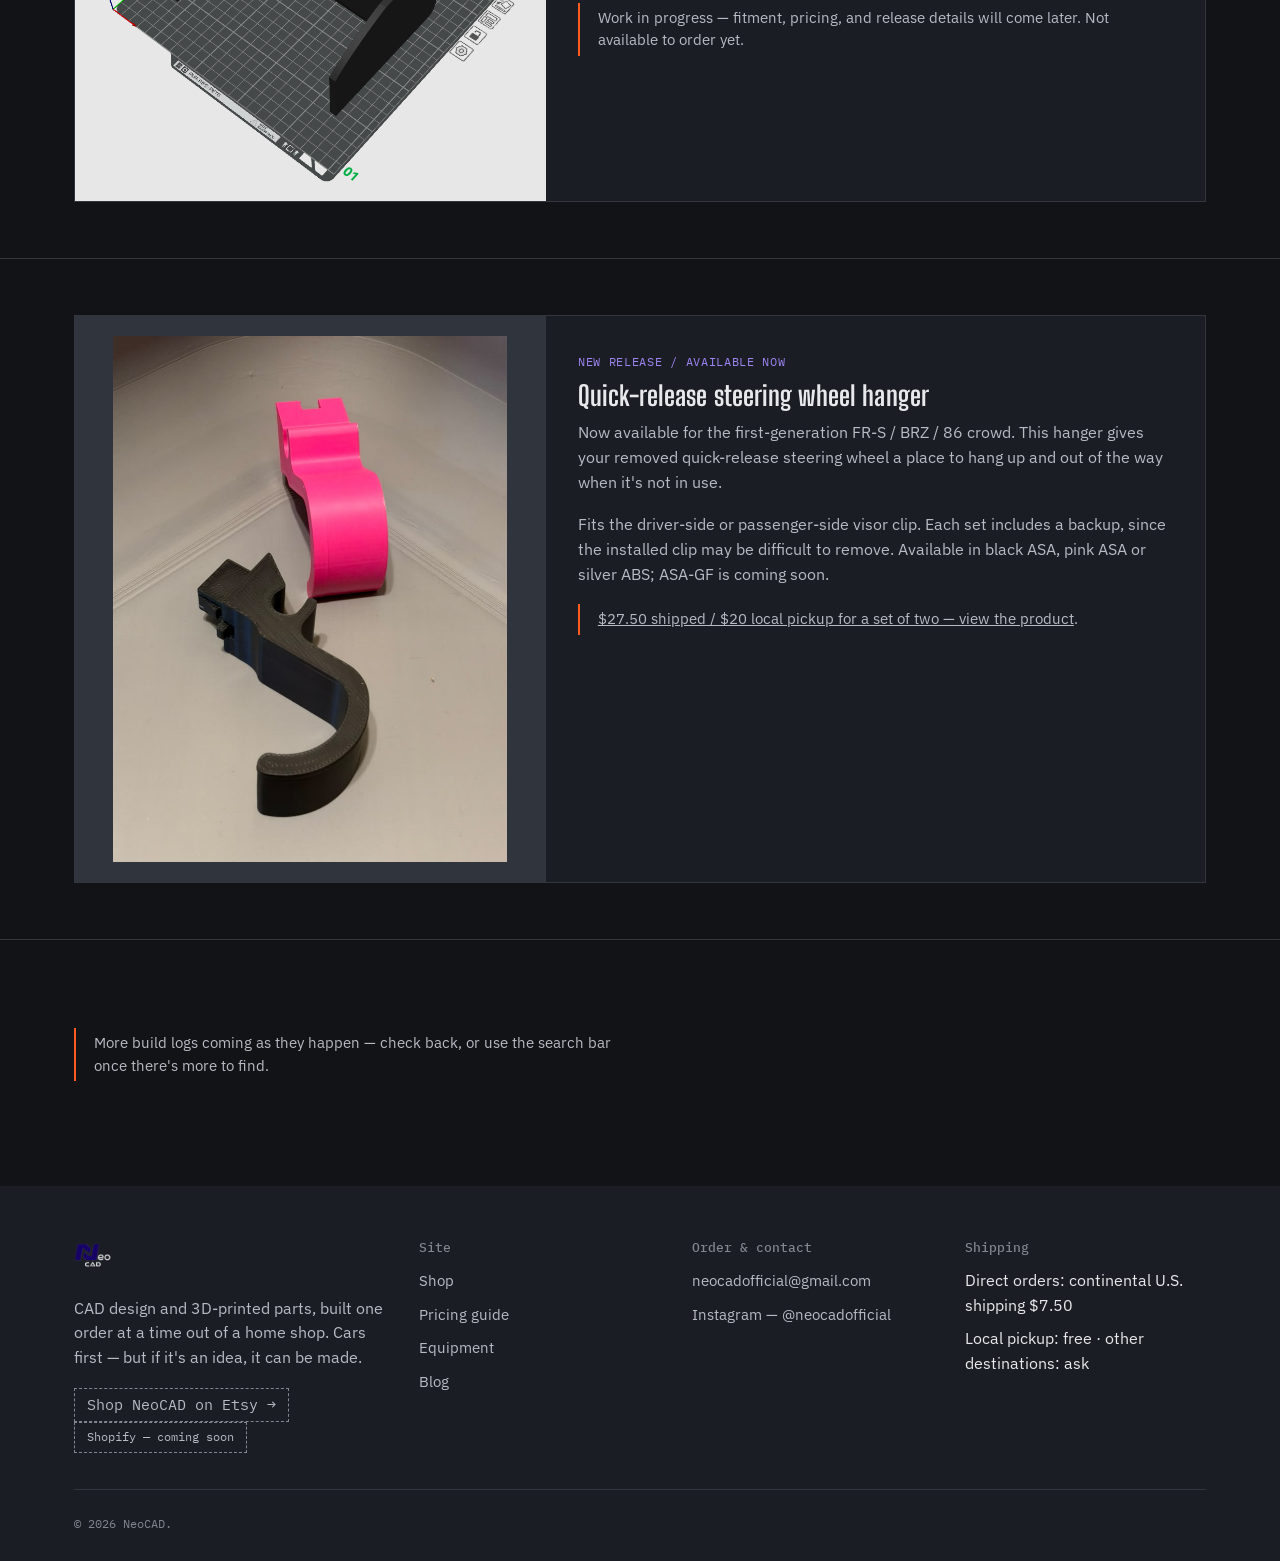
==== commit e8b58c16: "Add files via upload" ====
--- a/blog.html
+++ b/blog.html
@@ -90,8 +90,8 @@
           <span class="search-result-tag mono">New release / Available now</span>
           <h2 style="font-size:1.7rem;margin-top:10px;">Quick-release steering wheel hanger</h2>
           <p>Now available for the first-generation FR-S / BRZ / 86 crowd. This hanger gives your removed quick-release steering wheel a place to hang up and out of the way when it's not in use.</p>
-          <p>The design replaces the stock visor clip and is available in black or pink ASA. A glass-fiber-filled ASA (ASA-GF) option is coming soon.</p>
-          <p class="note"><a href="visor-wheel-hanger.html">$22.50 shipped / $15 local pickup — view the product</a>.</p>
+          <p>Fits the driver-side or passenger-side visor clip. Each set includes a backup, since the installed clip may be difficult to remove. Available in black ASA, pink ASA or silver ABS; ASA-GF is coming soon.</p>
+          <p class="note"><a href="visor-wheel-hanger.html">$27.50 shipped / $20 local pickup for a set of two — view the product</a>.</p>
         </div>
       </article>
     </div>
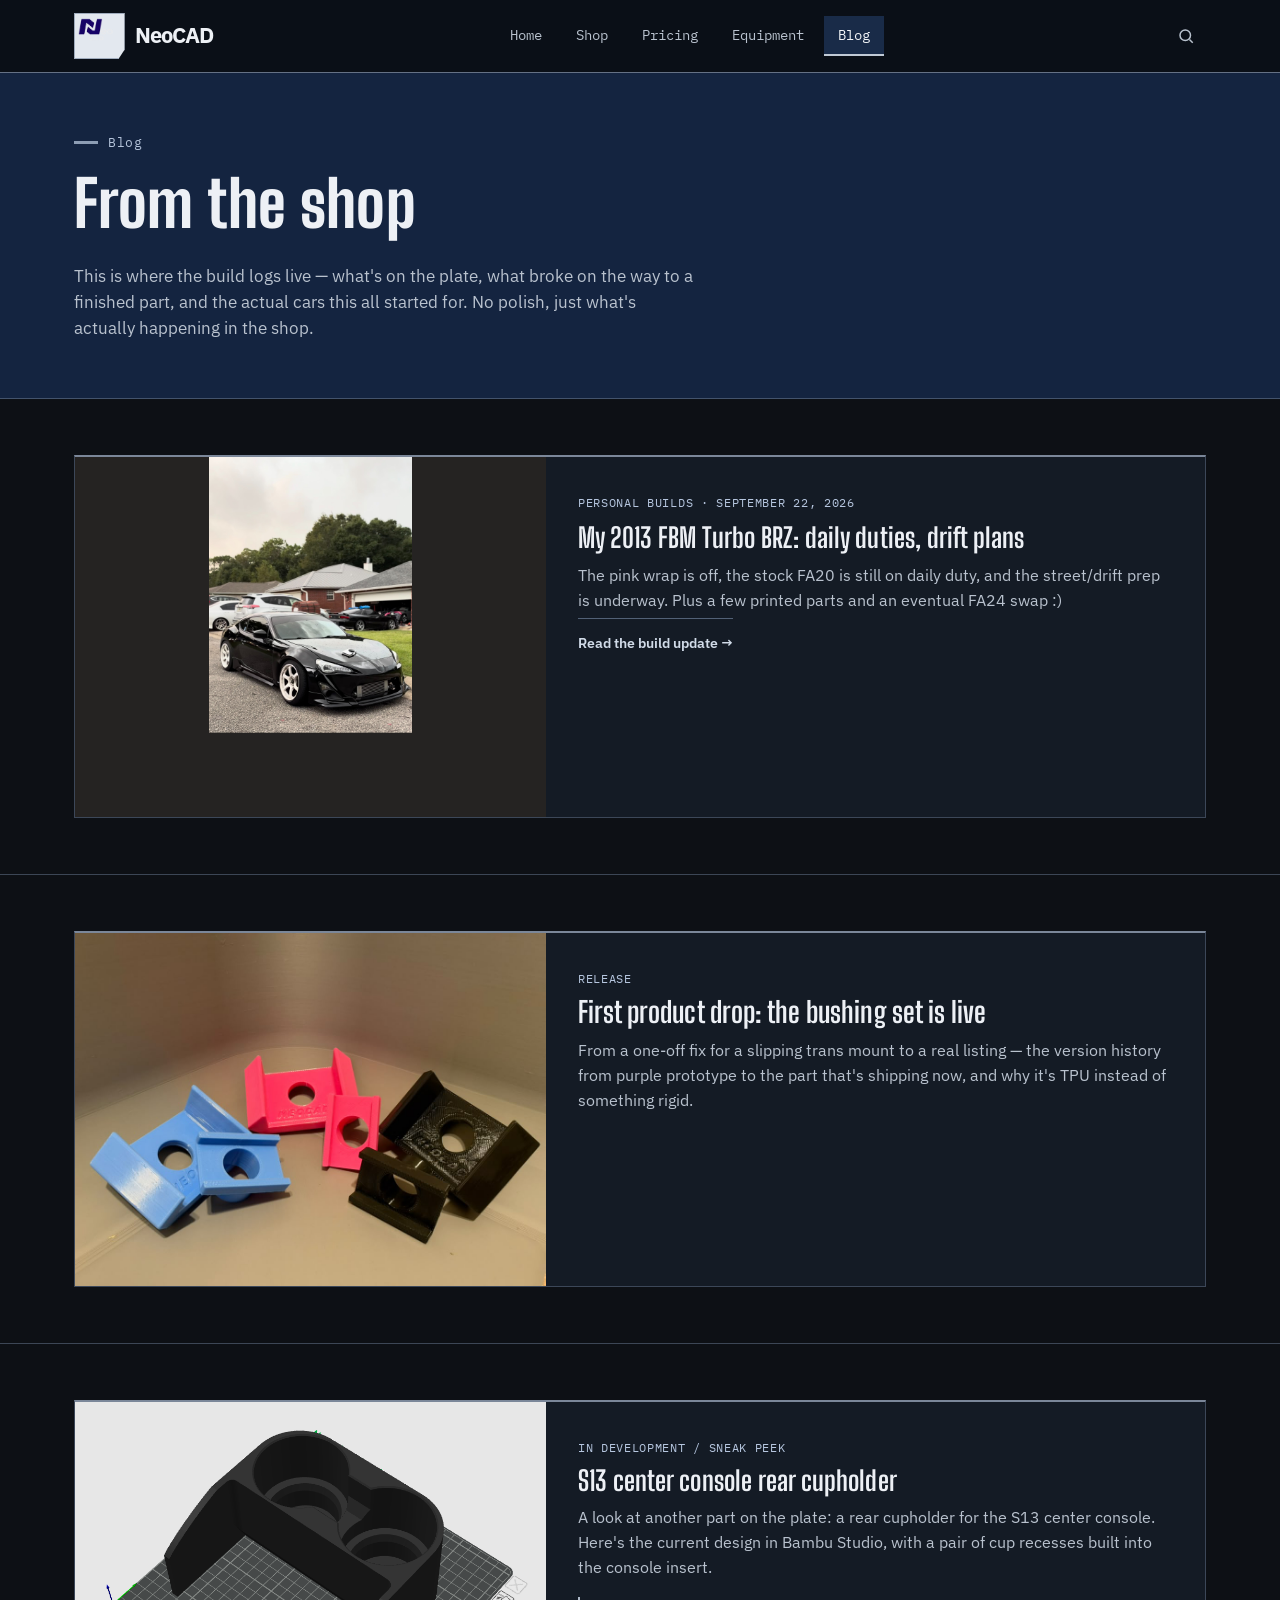
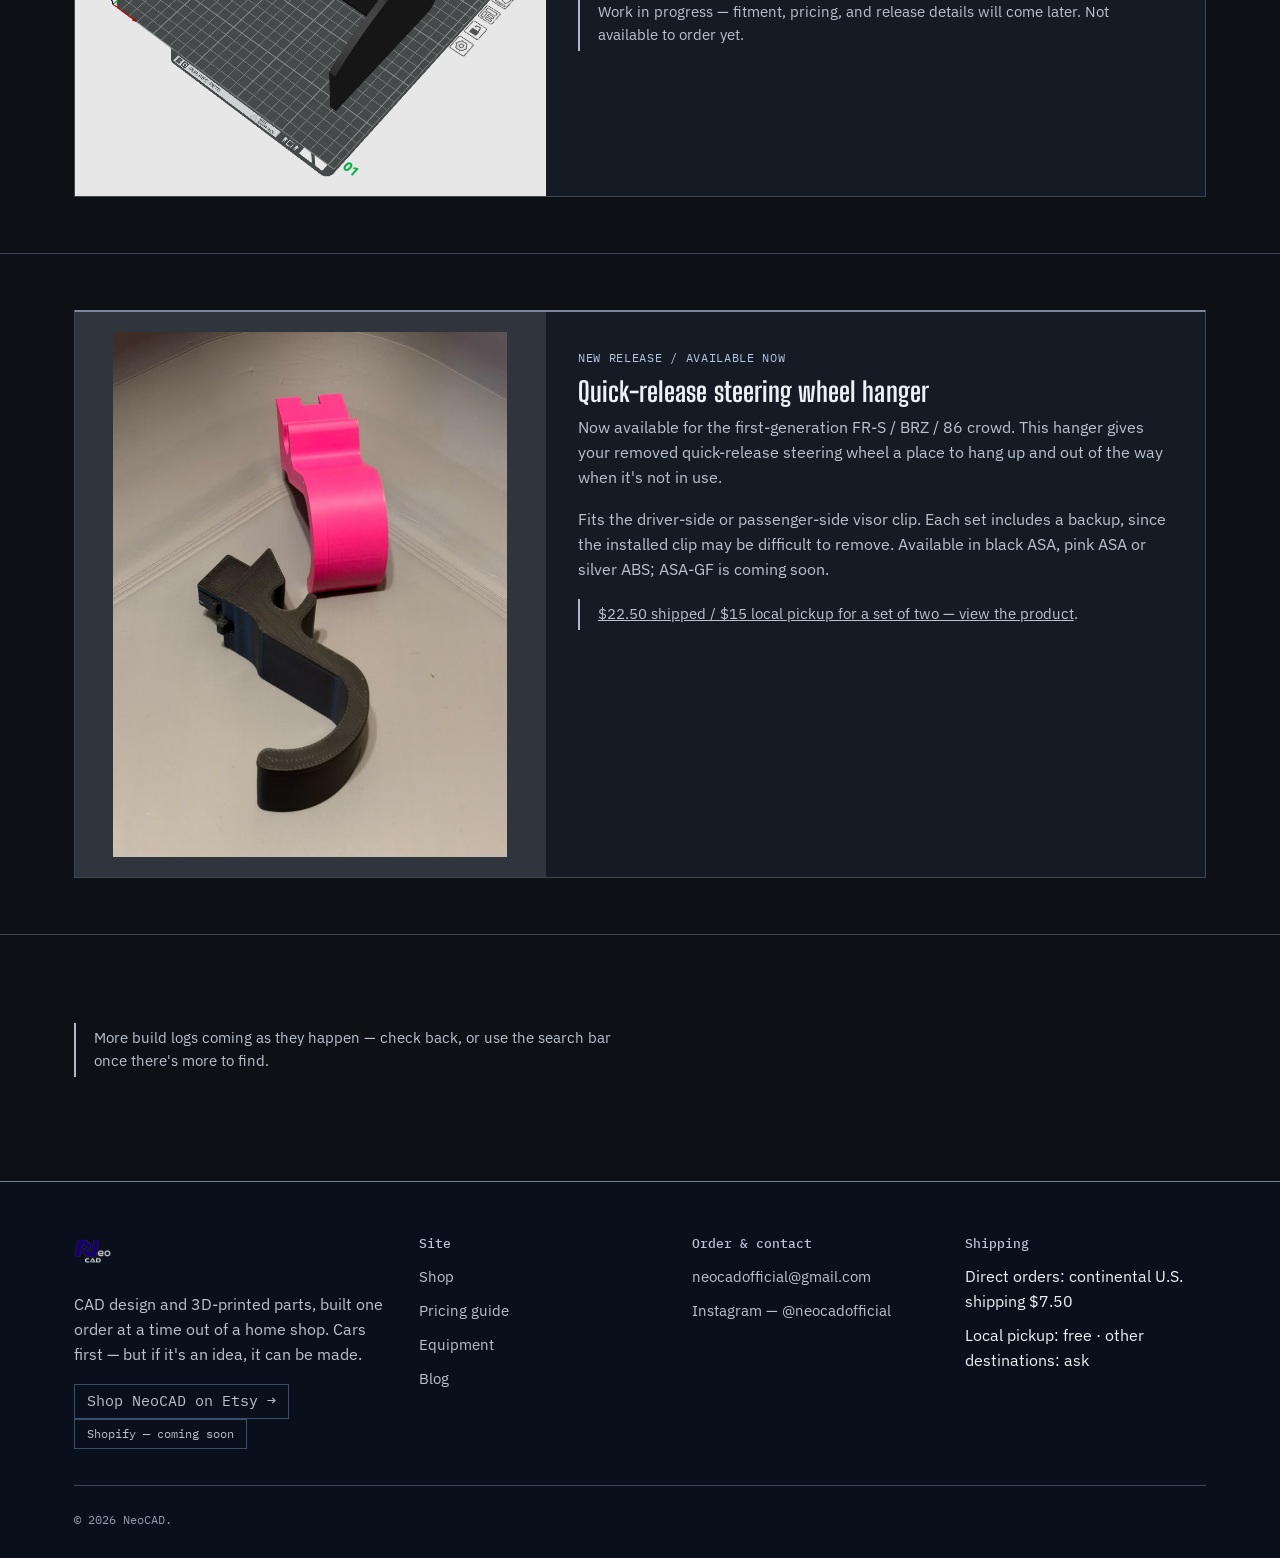
==== commit dd442246: "Add files via upload" ====
--- a/blog.html
+++ b/blog.html
@@ -11,6 +11,7 @@
 <link href="https://fonts.googleapis.com/css2?family=Big+Shoulders+Display:wght@700;800;900&family=IBM+Plex+Mono:wght@400;500;600&family=IBM+Plex+Sans:wght@400;500;600;700&display=swap" rel="stylesheet">
 <link rel="stylesheet" href="assets/css/style.css">
 <link rel="stylesheet" href="assets/css/commerce.css?v=20260922">
+<link rel="stylesheet" href="assets/css/navy-silver.css?v=20261022">
 </head>
 <body>
 <a class="skip-link" href="#main">Skip to content</a>
@@ -91,7 +92,7 @@
           <h2 style="font-size:1.7rem;margin-top:10px;">Quick-release steering wheel hanger</h2>
           <p>Now available for the first-generation FR-S / BRZ / 86 crowd. This hanger gives your removed quick-release steering wheel a place to hang up and out of the way when it's not in use.</p>
           <p>Fits the driver-side or passenger-side visor clip. Each set includes a backup, since the installed clip may be difficult to remove. Available in black ASA, pink ASA or silver ABS; ASA-GF is coming soon.</p>
-          <p class="note"><a href="visor-wheel-hanger.html">$27.50 shipped / $20 local pickup for a set of two — view the product</a>.</p>
+          <p class="note"><a href="visor-wheel-hanger.html">$22.50 shipped / $15 local pickup for a set of two — view the product</a>.</p>
         </div>
       </article>
     </div>
--- a/assets/css/navy-silver.css
+++ b/assets/css/navy-silver.css
@@ -0,0 +1,24 @@
+/* NeoCAD: deep blue, graphite and machined silver. */
+:root{--asphalt:#0d1015;--asphalt-2:#151b24;--asphalt-3:#202b3a;--hairline:#3c4655;--indigo:#16295b;--indigo-light:#234779;--violet:#1c3769;--violet-light:#b6c6df;--orange:#aeb9c8;--steel-100:#edf0f5;--steel-300:#b9c2ce;--steel-500:#939fad;--paper:#131f32;--paper-2:#3c4b61;--ink:#edf0f5;--ink-soft:#b9c2ce;--font-sans:var(--font-body)}
+body{background:#0d1015}::selection{background:#34558b;color:white}
+.site-nav{background:rgba(11,16,24,.97);border-bottom:1px solid #657185}
+.nav-links a{position:relative;border-radius:0}.nav-links a.is-active{color:#f3f5f8;background:#192b48;box-shadow:inset 0 -2px #c0c9d5}
+.nav-logo img{background:#e3e8ef;padding:3px;border:1px solid #a0acbd;clip-path:polygon(0 0,100% 0,100% 80%,88% 100%,0 100%)}
+.hero{background:linear-gradient(112deg,#132547 0%,#101c31 55%,#0d1015 55%);padding:66px 0 54px;border-bottom:1px solid #606c7e}
+.hero-grid{grid-template-columns:1.08fr .92fr;gap:42px}.hero h1{font-size:clamp(3.1rem,5.8vw,5.3rem);line-height:1.01;letter-spacing:-.025em}.hero-silver{color:#bdc8d7}.hero-copy p.lede{font-size:1.02rem;line-height:1.75;margin-top:26px;max-width:52ch}.hero .eyebrow{font-size:.71rem;letter-spacing:.06em}
+.hero-media{clip-path:none;aspect-ratio:1/1;border:1px solid #8691a1;box-shadow:12px 12px 0 #101722,13px 13px 0 #5a697e;padding:14px;background:#182231;transform:translateY(15px)}
+.hero-media .design-image{background:#2e333c}.hero-tag{left:14px;bottom:14px;background:#ced5df;color:#172335;border-left:5px solid #294e82;padding:10px 16px;font-size:.7rem}
+.hero-actions{gap:18px;align-items:center;margin-top:30px}.btn{border-radius:0;padding:15px 25px;min-height:48px;font-size:.8rem;line-height:1.45;white-space:normal;position:relative}
+.btn-primary,.btn-orange{background:#203d70;color:#f4f6fb;border:0;border-left:3px solid #b9c4d3;clip-path:polygon(0 0,calc(100% - 15px) 0,100% 15px,100% 100%,15px 100%,0 calc(100% - 15px));box-shadow:inset 0 1px #60789d,inset 0 -1px #60789d}
+.btn-primary:hover,.btn-orange:hover{background:#30558b;color:white;transform:translateY(-2px)}
+.btn-outline,.on-light .btn-outline{background:transparent;border:0;border-bottom:1px solid #8b99ac;color:#d9e1eb;padding:12px 1px;gap:12px}
+.btn-outline::after{content:'↗';display:inline-block;margin-left:14px;color:#b8c5d7}.btn-outline:hover,.on-light .btn-outline:hover{color:white;border-color:white;background:#182337}
+.btn:focus-visible{outline:3px solid #e6edf8;outline-offset:-4px}
+.panel{background:#141b25;border-color:#3c4758;border-top:2px solid #7b8799}.panel:hover{border-top-color:#b8c6db}.feature-card{display:flex;flex-direction:column;align-items:flex-start}.feature-card .btn{margin-top:auto!important}.feature-card p{margin-bottom:24px}
+.section.on-light{background:#132039;color:var(--steel-100)}.section.on-light .eyebrow{color:#c2cee0}.on-light .panel{background:#19263a;border-color:#5e6e86}
+.eyebrow{color:#b5c4da;letter-spacing:.04em}.eyebrow::before{width:24px;height:3px;background:#8d9db4}.equipment-icon{color:#c1ccdb;background:#20324e;border:1px solid #5b6d89;border-radius:0;clip-path:polygon(0 0,100% 0,100% 78%,78% 100%,0 100%)}
+.page-head{padding:60px 0 38px;border-bottom:1px solid #43536c;background:#142440}.page-head h1{font-size:clamp(2.8rem,5vw,4.6rem);line-height:1.04}.page-head .lede{margin-top:22px}.shop-grid{grid-template-columns:repeat(auto-fit,minmax(260px,1fr));gap:28px}.shop-product-card{border-radius:0;border-top:2px solid #91a0b5}.shop-product-card>img{height:270px}.shop-card-action{width:100%;border-top:1px solid #526176;padding-top:14px;margin-top:auto;color:#d1dbe8}.shop-card-price,.nc-product .nc-price{color:#e0e6ef}.tag{font: .73rem var(--font-mono);color:#aebed5;letter-spacing:.035em}
+.nc-product-top{padding-top:32px;padding-bottom:50px}.nc-buy{border-top:1px solid #78869b;padding-top:22px;margin-top:24px}.nc-buy select{border-radius:0;border-color:#56657c;background:#19253a}.nc-buy .btn-outline{justify-content:space-between}.nc-photo,.nc-thumbs button{border-color:#57657a}.nc-thumbs button[aria-pressed=true]{border:2px solid #d0daea}.nc-gallery{position:sticky;top:100px}.nc-photo{height:490px}
+.site-footer{background:#0a101b;border-top:1px solid #728198}.badge-soon{border-radius:0;border-style:solid;border-color:#3b4e69}.site-footer h4{color:#bac5d5}.rate-table{font-size:.83rem}main{min-height:60vh}.marketplace-link{margin-top:12px!important}
+@media(max-width:900px){.hero-grid{grid-template-columns:1fr}.hero-media{order:0;max-width:620px;aspect-ratio:4/3;transform:none;margin-top:16px}.hero{padding:36px 0 42px}.hero h1{font-size:clamp(3.1rem,10vw,4.8rem)}.hero-actions{align-items:flex-start}.hero-copy p.lede{max-width:60ch}.nav-links{height:calc(100dvh - 72px);bottom:auto}.nc-gallery{position:static}.footer-top{grid-template-columns:1fr 1fr}}
+@media(max-width:600px){.container{padding-left:20px;padding-right:20px}.hero-media{box-shadow:6px 6px 0 #101722,7px 7px 0 #5a697e}.hero-actions{flex-direction:column;gap:12px}.section{padding:52px 0}.section.tight{padding:38px 0}.footer-top{grid-template-columns:1fr}.shop-grid{grid-template-columns:1fr}.shop-product-card>img{height:240px}.nc-photo{height:340px}.spec-plate div{gap:12px}.spec-plate dd{font-size:.8rem}.rate-table th,.rate-table td{padding:10px 5px}.page-head{padding:38px 0 28px}.equipment-heading h3{font-size:1.8rem}}
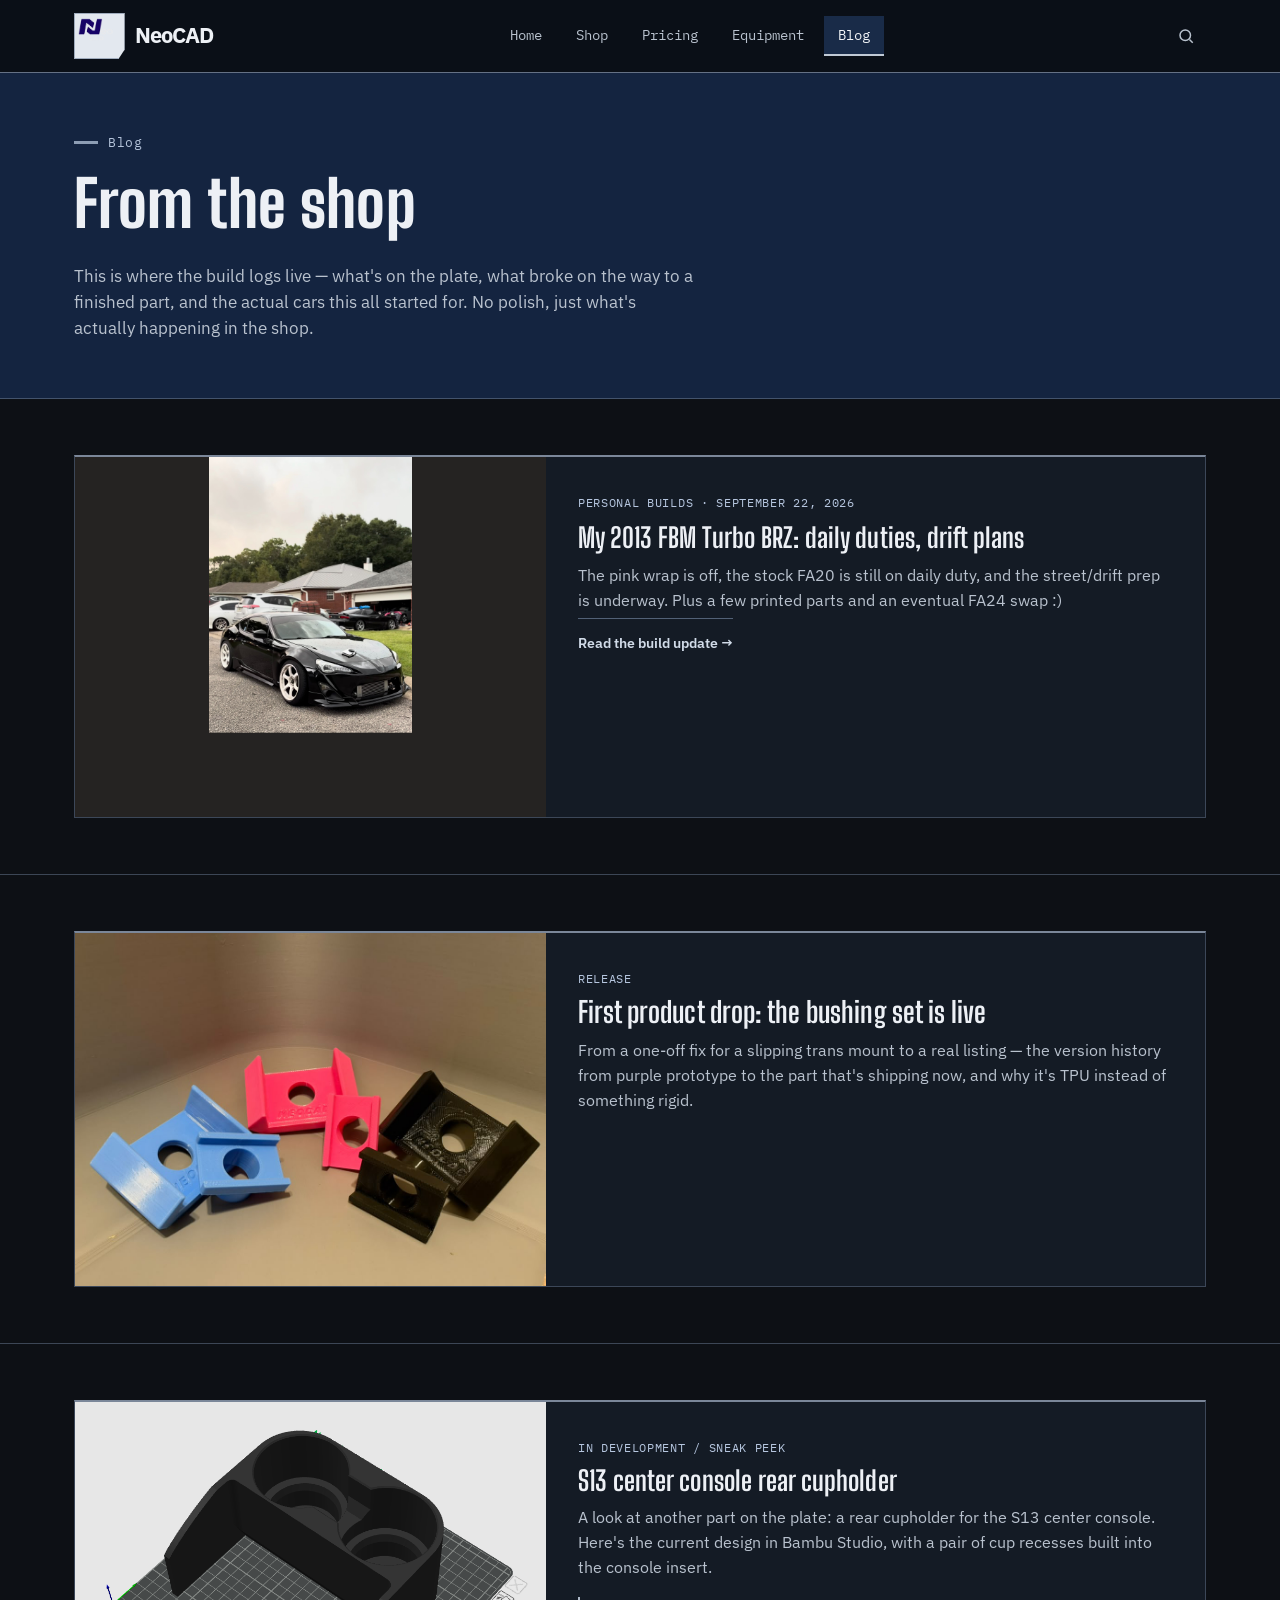
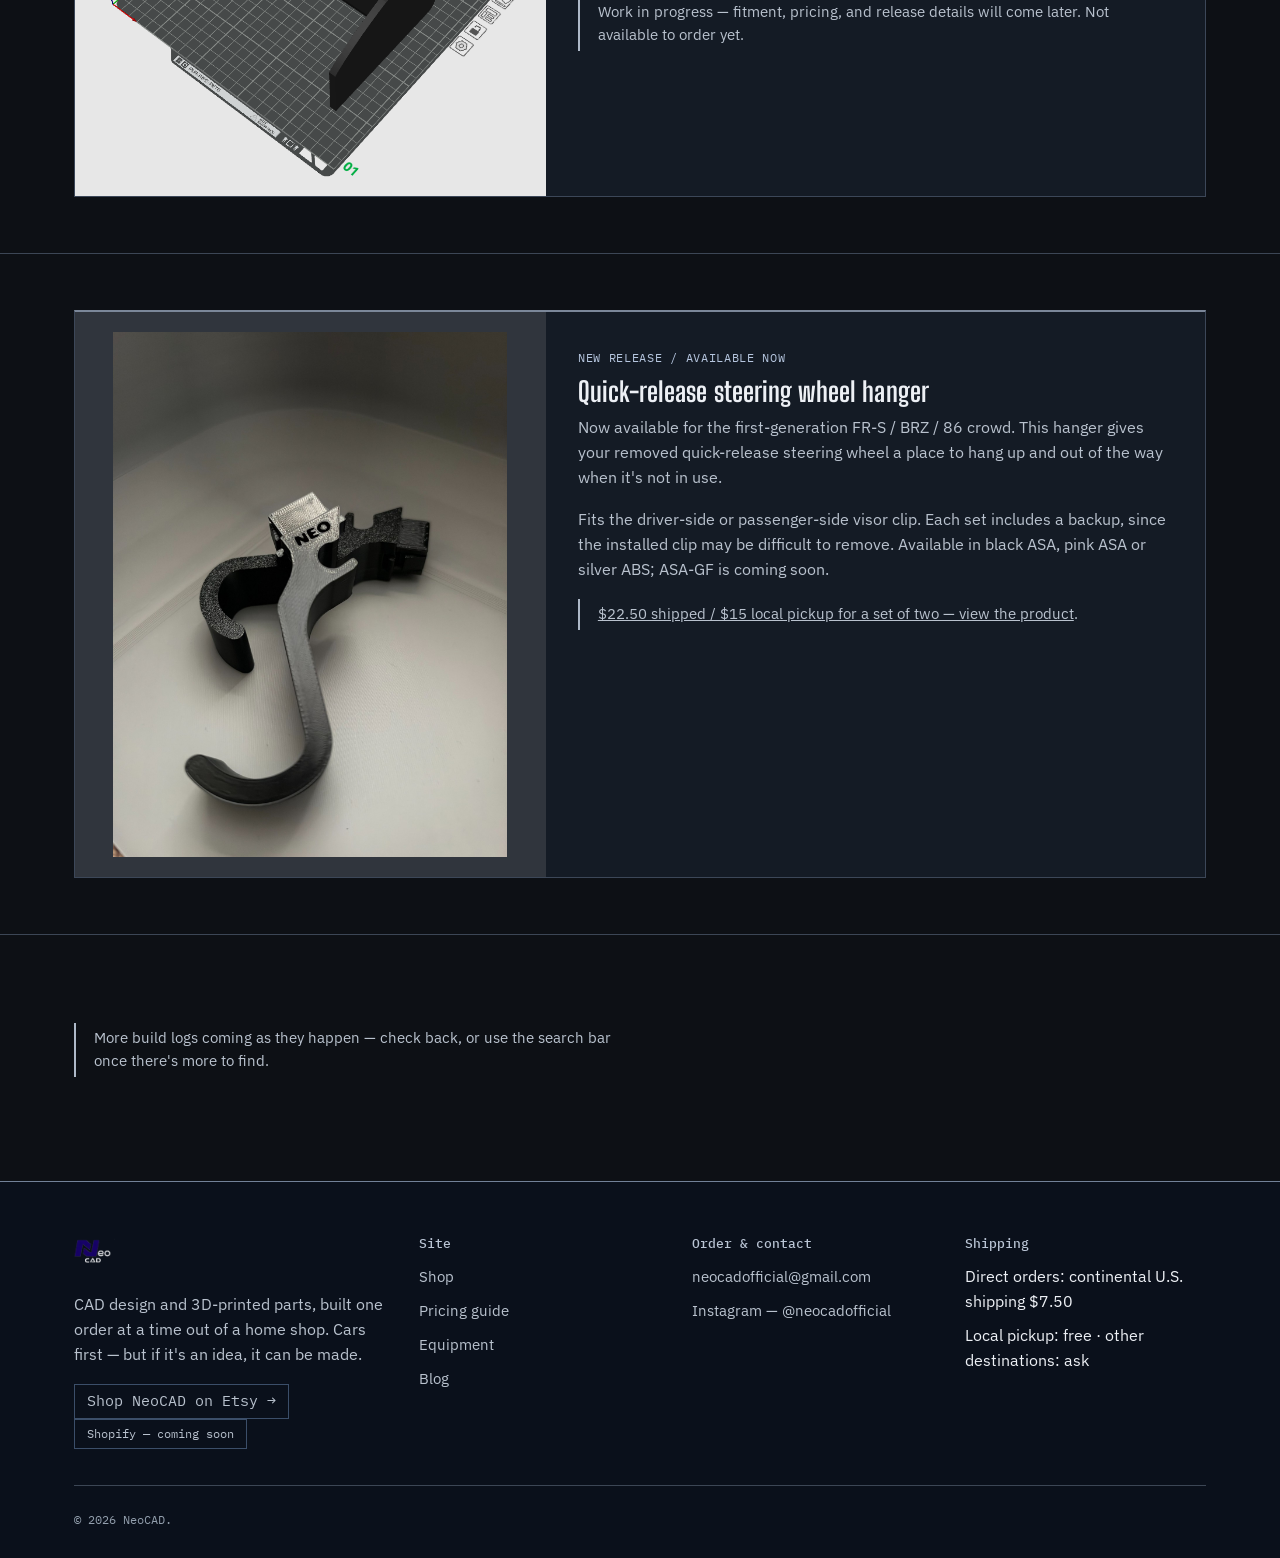
==== commit 9f6c429f: "Add files via upload" ====
--- a/blog.html
+++ b/blog.html
@@ -86,7 +86,7 @@
   <section class="section tight" id="steering-wheel-hanger" style="scroll-margin-top:90px;">
     <div class="container">
       <article class="panel blog-preview">
-        <div style="display:flex;align-items:center;justify-content:center;background:#30353d;padding:20px;"><img src="assets/img/visor-wheel-hanger.jpg" alt="Black and pink ASA visor quick-release steering wheel hangers" width="768" height="1024" loading="lazy" style="width:100%;height:auto;max-width:394px;object-fit:contain;margin:auto;"></div>
+        <div style="display:flex;align-items:center;justify-content:center;background:#30353d;padding:20px;"><img src="assets/img/hanger-black-set.jpg" alt="Black and pink ASA visor quick-release steering wheel hangers" width="768" height="1024" loading="lazy" style="width:100%;height:auto;max-width:394px;object-fit:contain;margin:auto;"></div>
         <div style="padding:32px;">
           <span class="search-result-tag mono">New release / Available now</span>
           <h2 style="font-size:1.7rem;margin-top:10px;">Quick-release steering wheel hanger</h2>
